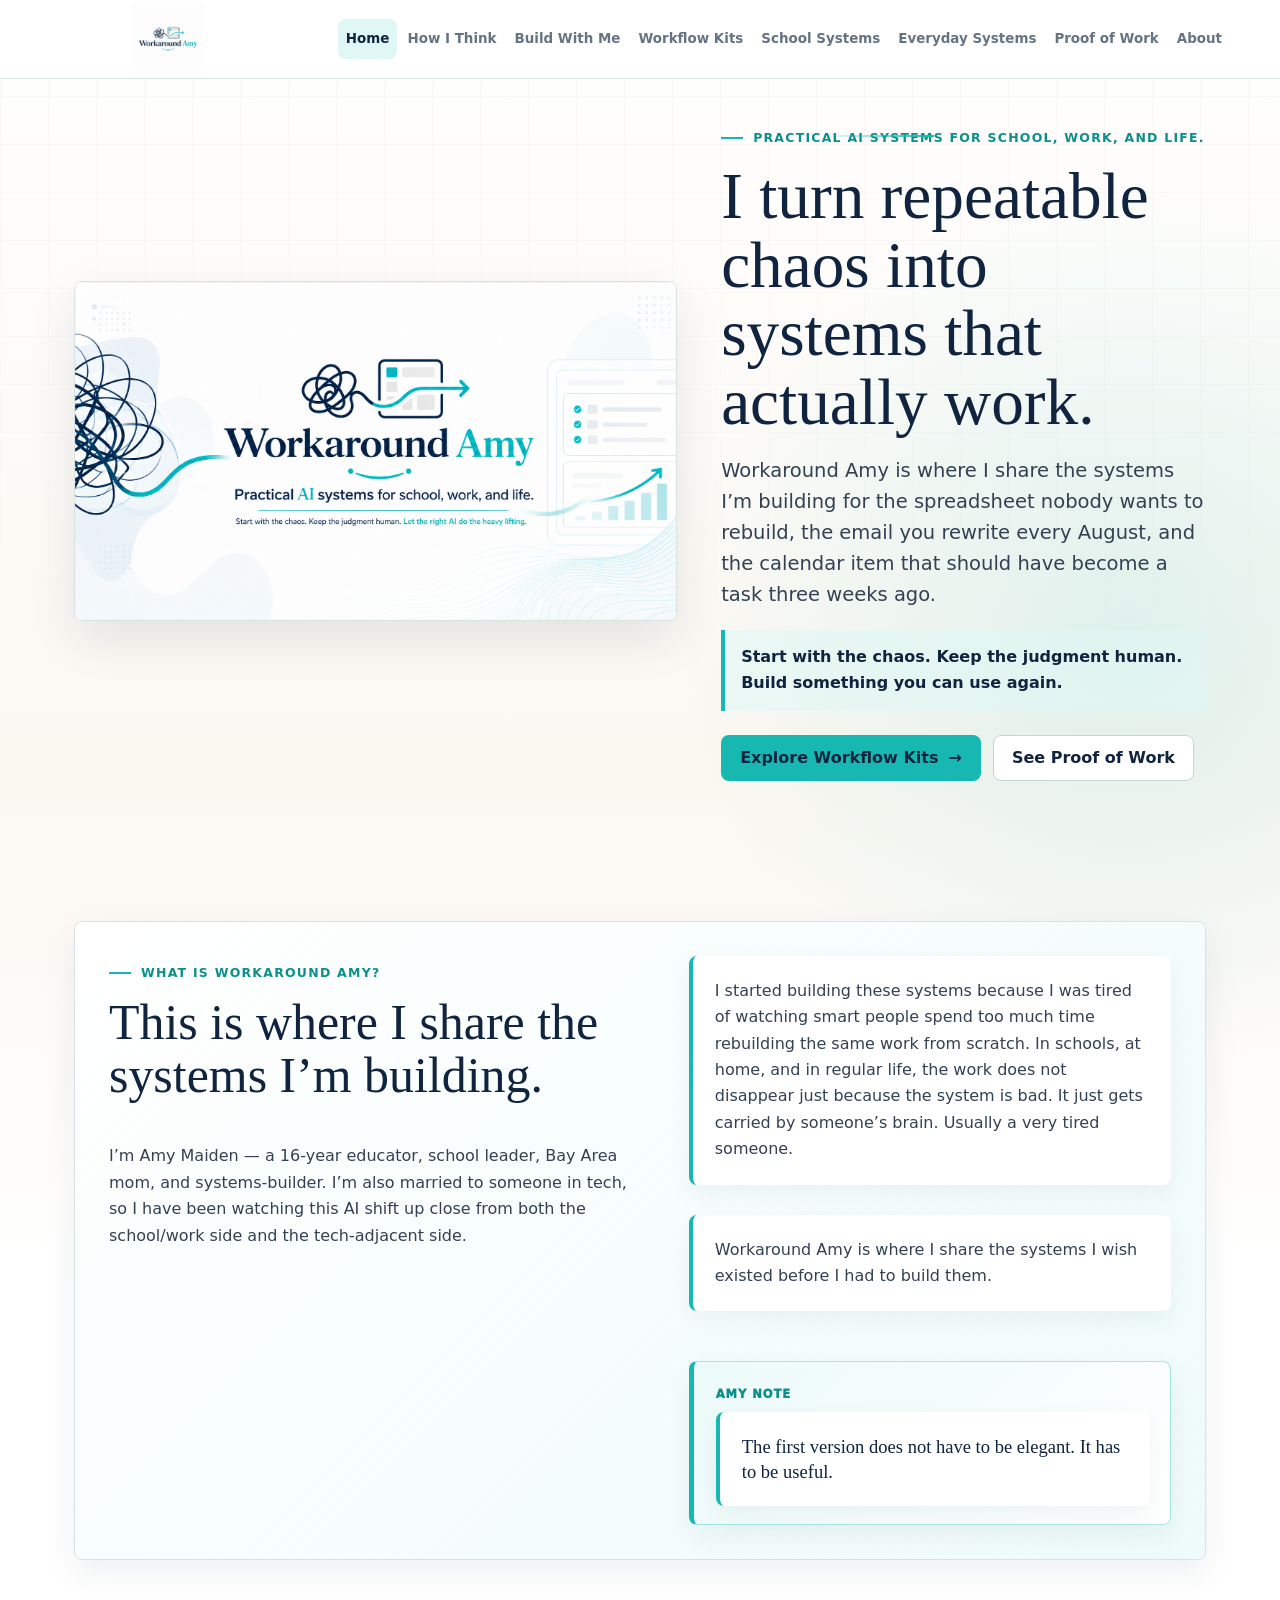
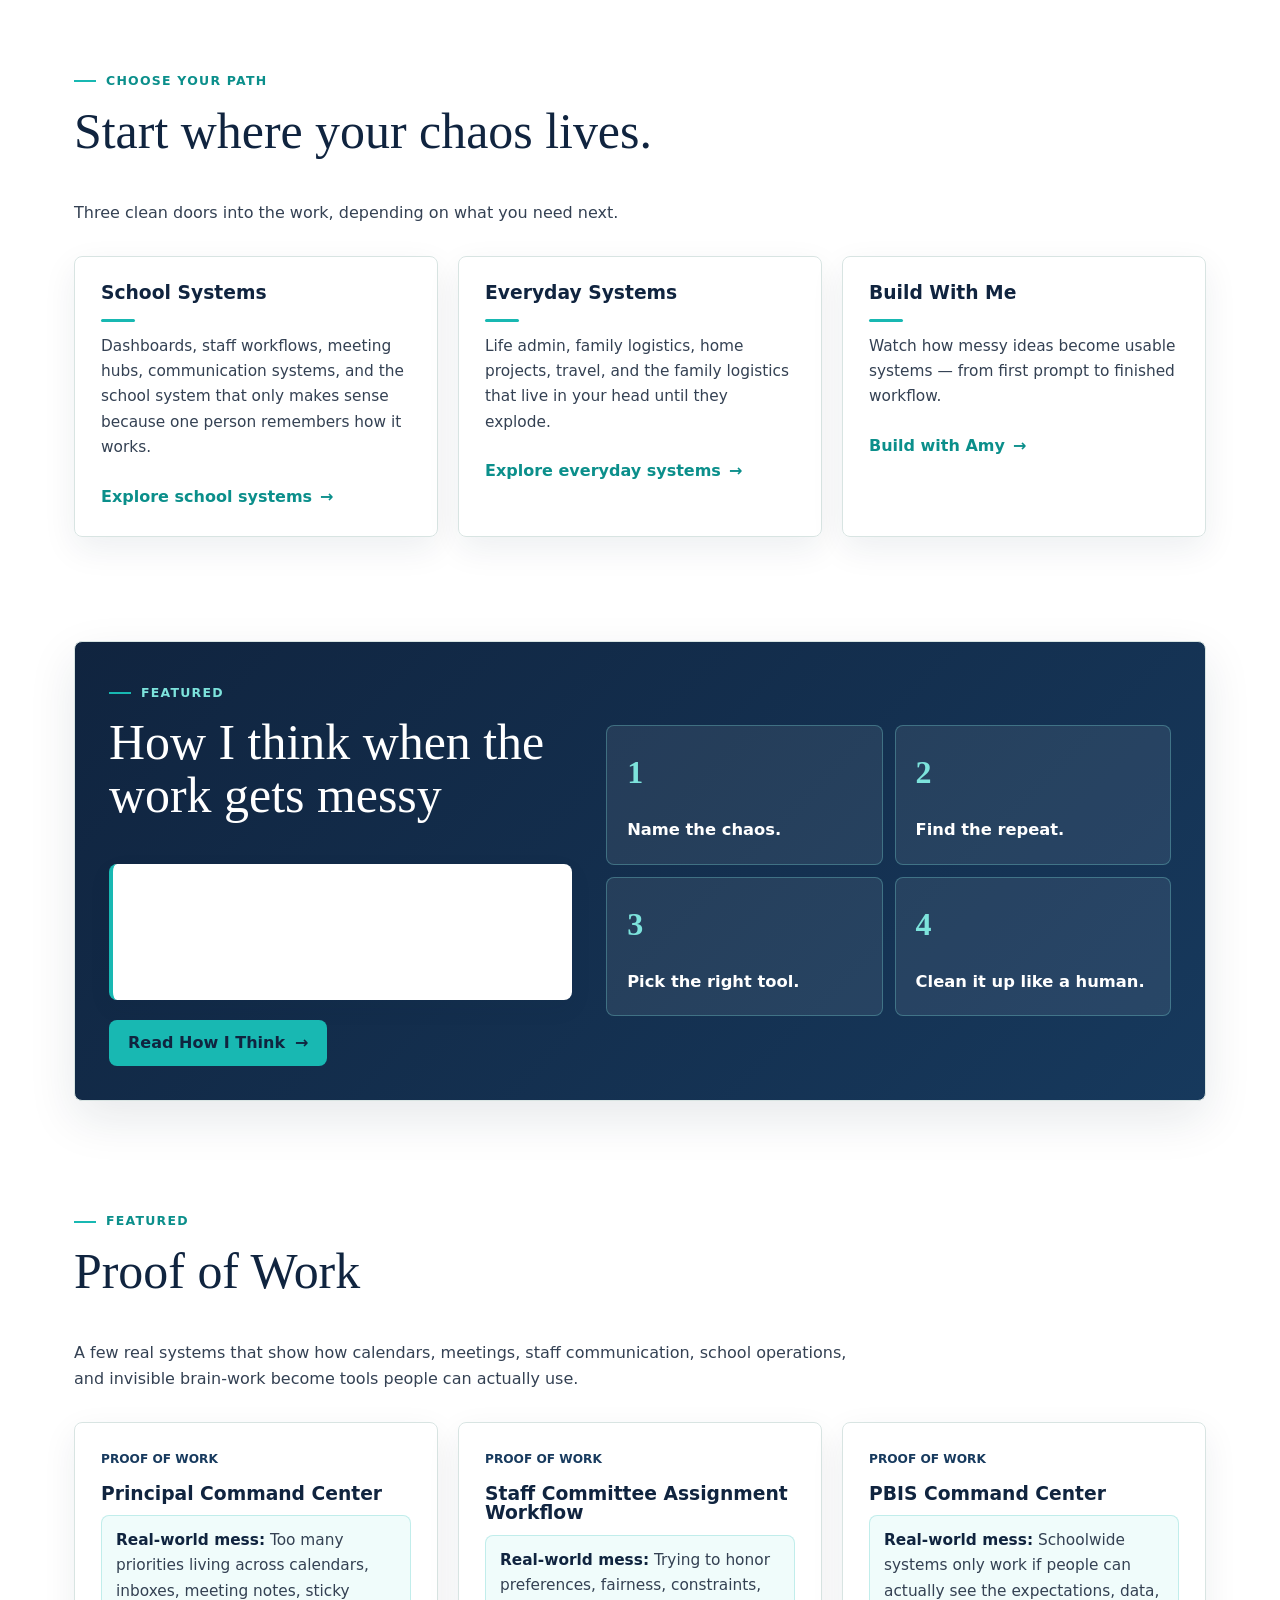
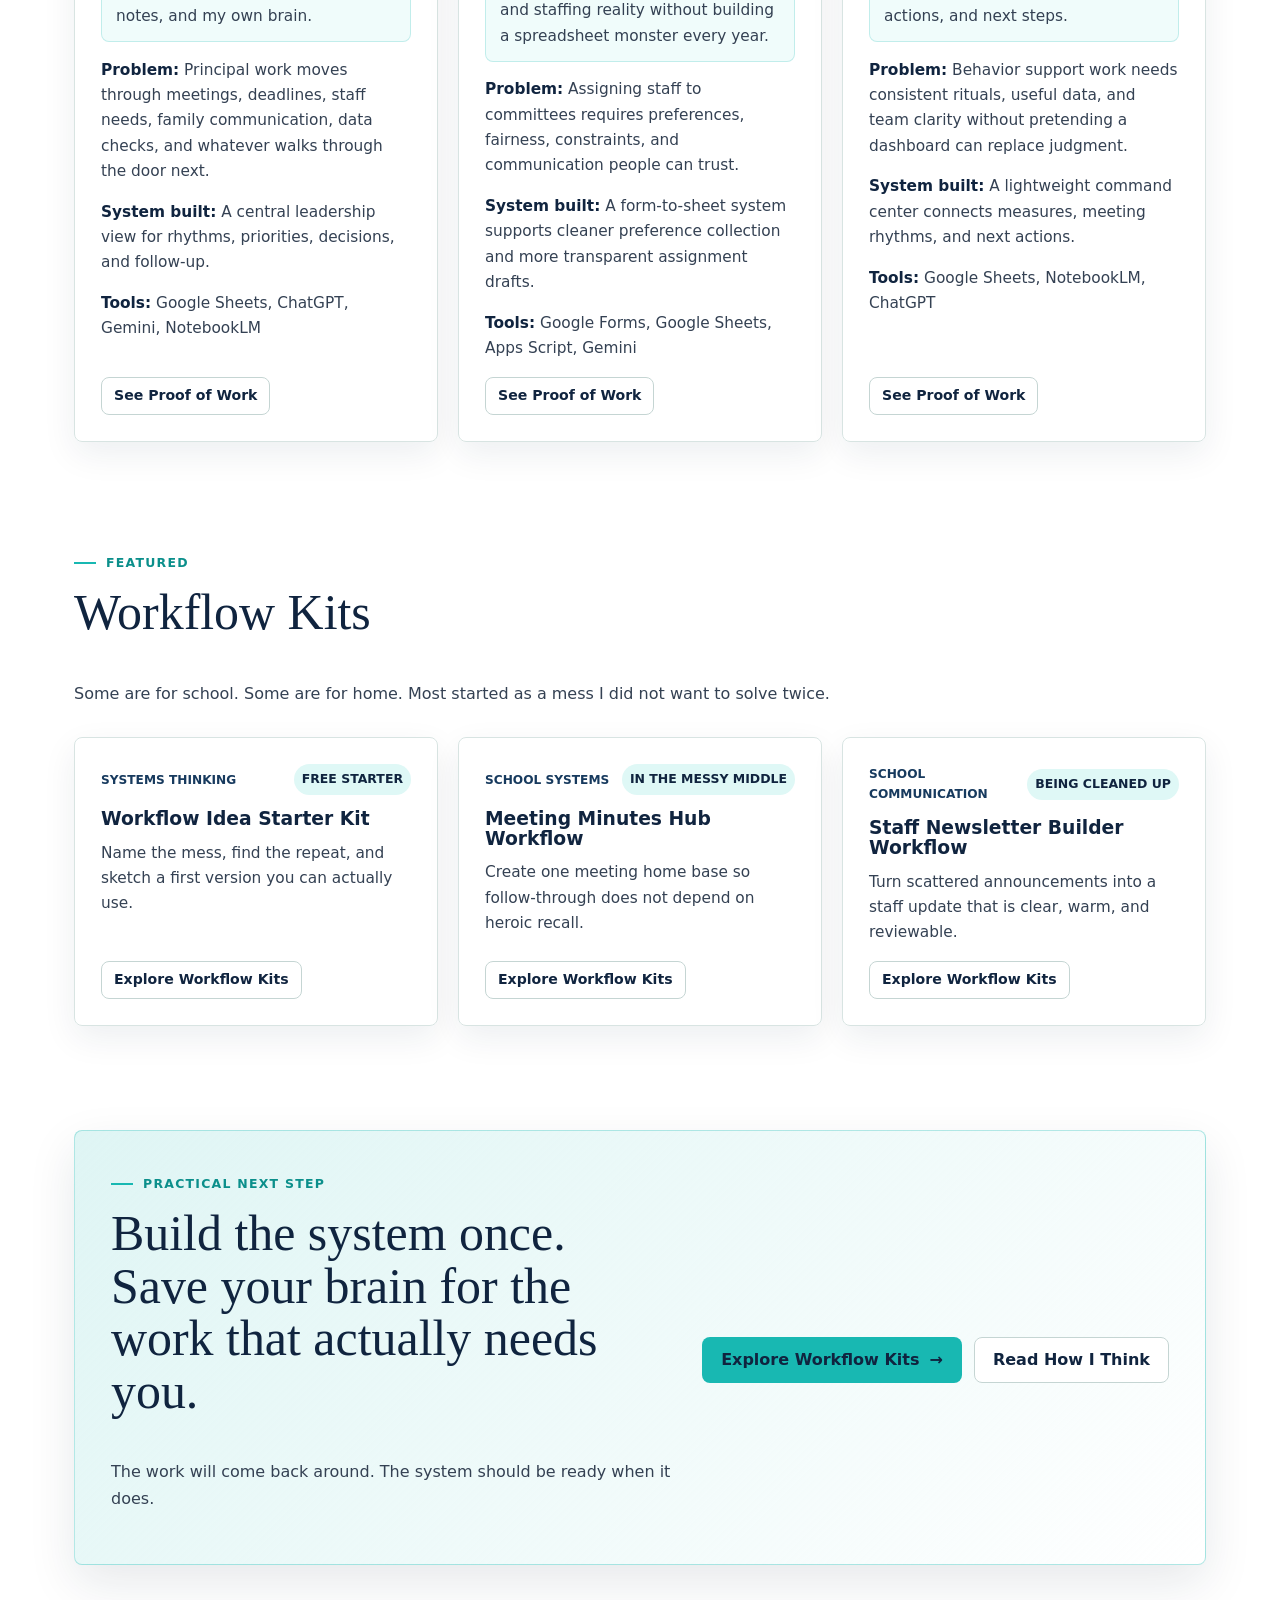
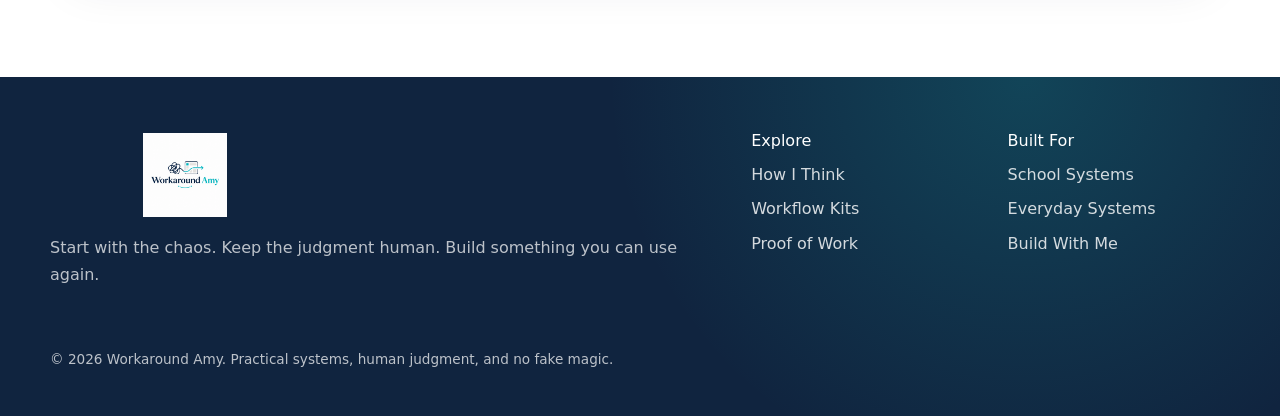
==== index.html @ 7e092997 "Add Workaround Amy website" ====
<!doctype html>
<html lang="en">
  <head>
    <meta charset="utf-8">
    <meta name="viewport" content="width=device-width, initial-scale=1">
    <title>Workaround Amy | Practical AI Systems for School, Work, and Life</title>
    <meta name="description" content="Workaround Amy turns repeatable chaos into practical AI-supported systems for school leaders, everyday life, and proof-of-work portfolios.">
    <meta property="og:title" content="Workaround Amy">
    <meta property="og:description" content="Practical AI systems for school, work, and life, with human judgment still in charge.">
    <meta property="og:type" content="website">
    <meta property="og:url" content="https://workaroundamy.com/">
    <meta property="og:image" content="https://workaroundamy.com/og-placeholder.jpg">
    <link rel="stylesheet" href="assets/css/styles.css">
  </head>
  <body data-page="home">
    <main id="main" data-page></main>
    <script type="module" src="assets/js/main.js"></script>
  </body>
</html>
---- assets/css/styles.css ----
:root {
  --navy: #10243f;
  --navy-2: #173a5e;
  --navy-soft: #e8eef4;
  --teal: #18b8b2;
  --teal-deep: #0b8f8b;
  --teal-soft: #dff8f6;
  --aqua: #7de3dc;
  --warm: #fbf7f1;
  --warm-2: #f4eee5;
  --paper: #fffefb;
  --white: #ffffff;
  --mist: #eef5f4;
  --line: #d8e4e2;
  --line-strong: #c5d5d3;
  --ink: var(--navy);
  --body: #344153;
  --muted: #667383;
  --shadow-soft: 0 18px 48px rgba(16, 36, 63, 0.1);
  --shadow-card: 0 12px 34px rgba(16, 36, 63, 0.075);
  --radius: 8px;
  --max: 1180px;
  color-scheme: light;
  font-family:
    Inter, ui-sans-serif, system-ui, -apple-system, BlinkMacSystemFont, "Segoe UI",
    sans-serif;
}

* {
  box-sizing: border-box;
}

html {
  scroll-behavior: smooth;
}

body {
  margin: 0;
  color: var(--ink);
  background:
    radial-gradient(circle at 88% 12%, rgba(24, 184, 178, 0.12), transparent 28rem),
    linear-gradient(180deg, #ffffff 0, var(--warm) 780px, #ffffff 1280px);
  font-size: 16px;
  line-height: 1.65;
}

body::before {
  position: fixed;
  inset: 0;
  z-index: -1;
  content: "";
  background-image:
    linear-gradient(rgba(16, 36, 63, 0.035) 1px, transparent 1px),
    linear-gradient(90deg, rgba(16, 36, 63, 0.035) 1px, transparent 1px);
  background-size: 48px 48px;
  mask-image: linear-gradient(180deg, #000, transparent 72%);
}

a {
  color: inherit;
  text-decoration: none;
}

a:focus-visible,
button:focus-visible,
input:focus-visible {
  outline: 3px solid rgba(24, 184, 178, 0.42);
  outline-offset: 4px;
}

img,
svg {
  max-width: 100%;
}

main {
  width: 100%;
  max-width: var(--max);
  margin: 0 auto;
  padding-right: 24px;
  padding-left: 24px;
}

section {
  margin: 104px 0;
}

h1,
h2,
h3,
p {
  margin-top: 0;
}

h1,
h2,
h3 {
  color: var(--navy);
  line-height: 1.05;
  letter-spacing: 0;
}

h1 {
  max-width: 890px;
  font-family: Georgia, "Times New Roman", serif;
  font-size: clamp(3rem, 5.1vw, 5rem);
  font-weight: 500;
}

h2 {
  font-family: Georgia, "Times New Roman", serif;
  font-size: clamp(2.15rem, 3.9vw, 4rem);
  font-weight: 500;
}

h3 {
  font-size: 1.17rem;
  font-weight: 850;
}

p {
  color: var(--body);
}

.skip-link {
  position: absolute;
  left: 16px;
  top: 12px;
  z-index: 100;
  padding: 10px 14px;
  color: var(--white);
  background: var(--navy);
  border-radius: var(--radius);
  transform: translateY(-160%);
}

.skip-link:focus {
  transform: translateY(0);
}

.site-header {
  position: sticky;
  top: 0;
  z-index: 20;
  border-bottom: 1px solid rgba(216, 228, 226, 0.9);
  background: rgba(255, 255, 255, 0.92);
  backdrop-filter: blur(18px);
}

.nav-shell {
  display: flex;
  align-items: center;
  justify-content: space-between;
  gap: 16px;
  width: min(var(--max), calc(100% - 32px));
  min-height: 78px;
  margin: 0 auto;
}

.brand-mark {
  display: inline-flex;
  align-items: center;
  flex: 0 0 auto;
  min-width: 0;
}

.brand-logo {
  display: block;
  width: clamp(170px, 20vw, 236px);
  height: 72px;
  object-fit: contain;
  object-position: center;
}

.nav-links {
  display: flex;
  align-items: center;
  justify-content: flex-end;
  gap: 2px;
  flex-wrap: nowrap;
}

.nav-links a {
  padding: 9px 8px;
  border-radius: var(--radius);
  color: var(--muted);
  font-size: 0.84rem;
  font-weight: 760;
}

.nav-links a:hover,
.nav-links a[aria-current="page"] {
  color: var(--navy);
  background: var(--teal-soft);
}

.nav-toggle {
  display: none;
  width: 44px;
  height: 44px;
  border: 1px solid var(--line);
  background: var(--white);
  border-radius: var(--radius);
}

.nav-toggle span:not(.sr-only) {
  display: block;
  width: 20px;
  height: 2px;
  margin: 4px auto;
  background: var(--navy);
}

.sr-only {
  position: absolute;
  width: 1px;
  height: 1px;
  overflow: hidden;
  clip: rect(0, 0, 0, 0);
}

.hero,
.brand-hero {
  position: relative;
  display: grid;
  grid-template-columns: minmax(0, 0.95fr) minmax(360px, 0.8fr);
  gap: 50px;
  align-items: center;
  min-height: calc(100vh - 112px);
  margin-top: 0;
  padding: 52px 0 36px;
}

.hero::before,
.brand-hero::before {
  position: absolute;
  top: 56px;
  right: 38%;
  width: 110px;
  height: 2px;
  content: "";
  background: linear-gradient(90deg, transparent, var(--teal));
}

.hero h1 {
  margin-bottom: 24px;
}

.brand-hero {
  grid-template-columns: minmax(0, 1.02fr) minmax(360px, 0.82fr);
  gap: 44px;
  align-items: center;
  min-height: auto;
  padding-top: 42px;
}

.brand-hero::before {
  right: 24%;
}

.brand-hero h1 {
  margin-bottom: 20px;
}

.hero-banner {
  position: relative;
  margin: 0;
  overflow: hidden;
  border: 1px solid var(--line);
  border-radius: var(--radius);
  background: var(--white);
  box-shadow: var(--shadow-soft);
}

.hero-banner img {
  display: block;
  width: 100%;
  aspect-ratio: 1672 / 941;
  object-fit: cover;
}

.lede,
.large-copy {
  max-width: 750px;
  color: var(--body);
  font-size: clamp(1.08rem, 1.55vw, 1.22rem);
  line-height: 1.58;
}

.hero-for {
  max-width: 660px;
  margin-top: -6px;
  color: var(--navy);
  font-weight: 850;
}

.philosophy-line {
  max-width: 720px;
  margin-top: 18px;
  padding: 14px 16px;
  border-left: 4px solid var(--teal);
  color: var(--navy);
  background: rgba(223, 248, 246, 0.52);
  font-weight: 850;
}

.eyebrow {
  display: inline-flex;
  align-items: center;
  gap: 10px;
  margin-bottom: 14px;
  color: var(--teal-deep);
  font-size: 0.78rem;
  font-weight: 900;
  letter-spacing: 0.1em;
  text-transform: uppercase;
}

.eyebrow::before {
  display: inline-block;
  width: 22px;
  height: 2px;
  content: "";
  background: var(--teal);
}

.button-row {
  display: flex;
  gap: 12px;
  flex-wrap: wrap;
  align-items: center;
  margin-top: 24px;
}

.button {
  position: relative;
  display: inline-flex;
  align-items: center;
  justify-content: center;
  min-height: 46px;
  padding: 12px 18px;
  border: 1px solid transparent;
  border-radius: var(--radius);
  font-weight: 900;
  line-height: 1.1;
  transition:
    transform 180ms ease,
    box-shadow 180ms ease,
    background 180ms ease,
    border-color 180ms ease;
}

.button:hover {
  transform: translateY(-2px);
  box-shadow: 0 12px 30px rgba(16, 36, 63, 0.16);
}

.button.primary {
  color: var(--navy);
  background: var(--teal);
}

.button.primary::after {
  margin-left: 10px;
  content: "→";
}

.button.secondary {
  color: var(--navy);
  background: var(--white);
  border-color: var(--line-strong);
}

.button.secondary:hover {
  border-color: var(--teal);
}

.button.small {
  min-height: 38px;
  padding: 9px 12px;
  font-size: 0.88rem;
}

.hero-system {
  position: relative;
  display: grid;
  gap: 16px;
  min-width: 0;
  padding: 22px;
  overflow: hidden;
  border: 1px solid var(--line);
  border-radius: var(--radius);
  background:
    linear-gradient(180deg, rgba(255, 255, 255, 0.94), rgba(251, 247, 241, 0.88)),
    var(--white);
  box-shadow: var(--shadow-soft);
}

.hero-system::after,
.shop-shelf::after,
.proof-signal::after {
  position: absolute;
  right: -48px;
  bottom: -48px;
  width: 160px;
  height: 160px;
  content: "";
  border: 1px solid rgba(24, 184, 178, 0.26);
  border-radius: 40px;
  transform: rotate(18deg);
}

.system-window-top {
  display: flex;
  gap: 7px;
  align-items: center;
  min-height: 26px;
  padding-bottom: 10px;
  border-bottom: 1px solid var(--line);
}

.system-window-top span {
  width: 8px;
  height: 8px;
  border-radius: 999px;
  background: var(--line-strong);
}

.system-window-top span:nth-child(3) {
  background: var(--teal);
}

.flow-diagram {
  position: relative;
  overflow: hidden;
  padding: 18px;
  border: 1px solid var(--line);
  border-radius: var(--radius);
  background:
    linear-gradient(135deg, rgba(223, 248, 246, 0.72), rgba(255, 255, 255, 0.9)),
    var(--white);
}

.flow-diagram svg {
  display: block;
  width: 100%;
}

.flow-scribble {
  stroke: var(--navy);
  stroke-width: 10;
  stroke-linecap: round;
  stroke-linejoin: round;
  opacity: 0.94;
}

.flow-window {
  fill: rgba(255, 255, 255, 0.92);
  stroke: var(--line-strong);
  stroke-width: 4;
}

.flow-window-line {
  fill: none;
  stroke: var(--navy-2);
  stroke-width: 6;
  stroke-linecap: round;
  opacity: 0.72;
}

.flow-path,
.flow-arrow {
  fill: none;
  stroke: var(--teal);
  stroke-width: 11;
  stroke-linecap: round;
  stroke-linejoin: round;
}

.flow-labels {
  display: grid;
  grid-template-columns: repeat(3, minmax(0, 1fr));
  gap: 10px;
  margin-top: 10px;
}

.flow-labels span {
  min-height: 36px;
  padding: 8px 10px;
  border: 1px solid var(--line);
  border-radius: var(--radius);
  color: var(--navy);
  background: rgba(255, 255, 255, 0.84);
  font-size: 0.78rem;
  font-weight: 900;
}

.system-node,
.system-grid span {
  position: relative;
  z-index: 1;
  padding: 16px;
  border: 1px solid var(--line);
  border-radius: var(--radius);
  background: var(--white);
  color: var(--navy);
  font-weight: 900;
}

.system-node.wide {
  background: var(--navy);
  color: var(--white);
}

.system-node.accent {
  background: var(--teal);
  color: var(--navy);
}

.system-node.accent::after {
  float: right;
  content: "→";
}

.system-grid {
  display: grid;
  grid-template-columns: repeat(2, 1fr);
  gap: 12px;
}

.system-grid span {
  min-height: 88px;
  color: var(--body);
}

.pull-quote {
  position: relative;
  max-width: 980px;
  margin: 0 auto 104px;
  padding: 40px 42px;
  overflow: hidden;
  border: 1px solid var(--line);
  border-left: 7px solid var(--teal);
  border-radius: var(--radius);
  background: var(--navy);
  box-shadow: var(--shadow-soft);
}

.pull-quote::after {
  position: absolute;
  right: 30px;
  bottom: 24px;
  color: rgba(125, 227, 220, 0.3);
  content: "->";
  font-size: 3rem;
  font-weight: 900;
}

.pull-quote blockquote {
  position: relative;
  z-index: 1;
  max-width: 820px;
  margin: 0;
  color: var(--white);
  font-family: Georgia, "Times New Roman", serif;
  font-size: clamp(1.7rem, 3vw, 3rem);
  line-height: 1.16;
}

.amy-note {
  position: relative;
  margin-top: 20px;
  padding: 18px 20px 18px 22px;
  border: 1px solid rgba(24, 184, 178, 0.34);
  border-left: 5px solid var(--teal);
  border-radius: var(--radius);
  background:
    linear-gradient(135deg, rgba(223, 248, 246, 0.62), rgba(255, 255, 255, 0.92)),
    var(--white);
  box-shadow: 0 10px 28px rgba(16, 36, 63, 0.06);
}

.amy-note::after {
  position: absolute;
  right: 18px;
  bottom: 12px;
  color: rgba(24, 184, 178, 0.42);
  content: "~>";
  font-size: 1.5rem;
  font-weight: 900;
}

.amy-note span {
  display: inline-flex;
  margin-bottom: 8px;
  color: var(--teal-deep);
  font-size: 0.72rem;
  font-weight: 950;
  letter-spacing: 0.08em;
  text-transform: uppercase;
}

.amy-note p {
  position: relative;
  z-index: 1;
  max-width: 720px;
  margin-bottom: 0;
  color: var(--navy);
  font-family: Georgia, "Times New Roman", serif;
  font-size: 1.16rem;
  line-height: 1.35;
}

.section-heading {
  max-width: 790px;
  margin-bottom: 30px;
}

.section-heading.center {
  margin-right: auto;
  margin-left: auto;
  text-align: center;
}

.page-intro {
  position: relative;
  max-width: 990px;
  margin-top: 74px;
  margin-bottom: 76px;
  padding-top: 8px;
}

.page-intro::after {
  display: block;
  width: min(420px, 72vw);
  height: 4px;
  margin-top: 28px;
  content: "";
  border-radius: 999px;
  background: linear-gradient(90deg, var(--navy) 0 32%, var(--teal) 32% 100%);
}

.page-intro h1 {
  font-size: clamp(3rem, 5.1vw, 5.35rem);
}

.card-grid {
  display: grid;
  grid-template-columns: repeat(3, minmax(0, 1fr));
  gap: 20px;
}

.card-grid.three {
  grid-template-columns: repeat(3, minmax(0, 1fr));
}

.content-card,
.pathway-card,
.feature-card,
.story-card,
.values-panel,
.responsible-use,
.shop-shelf,
.proof-signal {
  position: relative;
  padding: 26px;
  overflow: hidden;
  border: 1px solid var(--line);
  border-radius: var(--radius);
  background: rgba(255, 255, 255, 0.94);
  box-shadow: var(--shadow-card);
}

.content-card::before,
.pathway-card::before,
.feature-card::before {
  position: absolute;
  top: 0;
  left: 0;
  width: 100%;
  height: 4px;
  content: "";
  background: linear-gradient(90deg, var(--navy), var(--teal));
  opacity: 0;
  transition: opacity 180ms ease;
}

.content-card:hover::before,
.pathway-card:hover::before,
.feature-card:hover::before {
  opacity: 1;
}

.content-card h3,
.pathway-card h3,
.feature-card h3 {
  margin-bottom: 12px;
}

.content-card p,
.pathway-card p,
.feature-card p {
  font-size: 0.96rem;
}

.mess-line {
  padding: 12px 14px;
  border: 1px solid rgba(24, 184, 178, 0.22);
  border-radius: var(--radius);
  background: rgba(223, 248, 246, 0.48);
}

.content-card strong {
  color: var(--navy);
}

.pathway-card,
.feature-card {
  min-height: 224px;
}

.pathway-card {
  display: grid;
  align-content: start;
}

.pathway-card h3::after {
  display: block;
  width: 34px;
  height: 3px;
  margin-top: 16px;
  content: "";
  border-radius: 999px;
  background: var(--teal);
}

.text-link {
  display: inline-flex;
  align-items: center;
  width: fit-content;
  margin-top: 8px;
  color: var(--teal-deep);
  font-weight: 900;
}

.text-link::after {
  margin-left: 8px;
  content: "→";
}

.split-section {
  display: grid;
  grid-template-columns: 1fr 0.9fr;
  gap: 44px;
  align-items: start;
}

.system-studio {
  padding: 34px;
  border: 1px solid var(--line);
  border-radius: var(--radius);
  background:
    linear-gradient(135deg, rgba(255, 255, 255, 0.9), rgba(223, 248, 246, 0.52)),
    var(--white);
  box-shadow: var(--shadow-card);
}

.stacked-points {
  display: grid;
  gap: 14px;
}

.stacked-points p,
.large-copy {
  padding: 22px;
  border-left: 4px solid var(--teal);
  background: var(--white);
  border-radius: var(--radius);
  box-shadow: 0 8px 24px rgba(16, 36, 63, 0.055);
}

.feature-row {
  display: grid;
  grid-template-columns: repeat(3, minmax(0, 1fr));
  gap: 20px;
}

.feature-card {
  background:
    linear-gradient(180deg, #ffffff, rgba(238, 245, 244, 0.48)),
    var(--white);
}

.amy-way-preview {
  display: grid;
  grid-template-columns: minmax(0, 0.82fr) minmax(360px, 1fr);
  gap: 34px;
  align-items: center;
  padding: 34px;
  border: 1px solid var(--line);
  border-radius: var(--radius);
  background:
    linear-gradient(135deg, rgba(16, 36, 63, 0.96), rgba(23, 58, 94, 0.96)),
    var(--navy);
  box-shadow: var(--shadow-soft);
}

.amy-way-preview h2,
.amy-way-preview p {
  color: var(--white);
}

.amy-way-preview .eyebrow {
  color: var(--aqua);
}

.home-step-list {
  display: grid;
  grid-template-columns: repeat(2, minmax(0, 1fr));
  gap: 12px;
  margin: 0;
  padding: 0;
  list-style: none;
}

.home-step-list li {
  min-height: 132px;
  padding: 20px;
  border: 1px solid rgba(125, 227, 220, 0.3);
  border-radius: var(--radius);
  color: var(--white);
  background: rgba(255, 255, 255, 0.08);
  font-size: 1.02rem;
  font-weight: 900;
}

.home-step-list span {
  display: block;
  margin-bottom: 18px;
  color: var(--aqua);
  font-family: Georgia, "Times New Roman", serif;
  font-size: 2rem;
}

.compact-card {
  display: flex;
  flex-direction: column;
  min-height: 0;
}

.compact-card .button {
  width: fit-content;
  margin-top: auto;
}

.card-topline {
  display: flex;
  align-items: center;
  justify-content: space-between;
  gap: 12px;
  margin-bottom: 14px;
  color: var(--muted);
  font-size: 0.76rem;
  font-weight: 900;
  text-transform: uppercase;
}

.card-topline span:first-child {
  color: var(--navy-2);
}

.status {
  display: inline-flex;
  flex: 0 0 auto;
  padding: 5px 8px;
  border-radius: 999px;
  color: var(--navy);
  background: var(--teal-soft);
  font-size: 0.78rem;
  font-weight: 900;
}

.status.coming-soon,
.status.planned,
.status.drafting,
.status.in-development,
.status.future-kit {
  color: var(--navy);
  background: var(--navy-soft);
}

.status.published,
.status.free,
.status.free-starter,
.status.watch {
  color: var(--navy);
  background: var(--teal-soft);
}

.meta-line,
.price {
  color: var(--muted);
  font-size: 0.88rem;
  font-weight: 760;
}

.price {
  color: var(--navy);
  font-size: 1rem;
  font-weight: 950;
}

.muted-price {
  color: var(--muted);
  font-size: 0.88rem;
  font-weight: 760;
}

.youtube-placeholder {
  display: grid;
  place-items: center;
  min-height: 150px;
  margin-top: 18px;
  border: 1px dashed rgba(24, 184, 178, 0.6);
  border-radius: var(--radius);
  color: var(--navy);
  background:
    linear-gradient(135deg, rgba(24, 184, 178, 0.12), rgba(255, 255, 255, 0.7)),
    var(--mist);
  font-weight: 900;
}

.youtube-placeholder span::before {
  margin-right: 8px;
  color: var(--teal-deep);
  content: "play";
  font-size: 0.74rem;
  text-transform: uppercase;
}

.check-list,
.category-card ul {
  margin: 16px 0 0;
  padding: 0;
  list-style: none;
}

.check-list li,
.category-card li {
  position: relative;
  padding-left: 22px;
  color: var(--body);
}

.check-list li::before,
.category-card li::before {
  position: absolute;
  left: 0;
  color: var(--teal-deep);
  content: "✓";
  font-weight: 900;
}

.card-actions {
  display: flex;
  align-items: center;
  justify-content: space-between;
  gap: 14px;
  margin-top: 20px;
  padding-top: 16px;
  border-top: 1px solid var(--line);
}

.kit-card {
  display: flex;
  flex-direction: column;
}

.kit-card .card-actions {
  margin-top: auto;
}

.kit-card .button.secondary {
  color: var(--navy);
  background: var(--teal-soft);
  border-color: rgba(24, 184, 178, 0.34);
}

.case-card {
  background:
    linear-gradient(180deg, #ffffff, rgba(232, 238, 244, 0.42)),
    var(--white);
}

.case-card:nth-child(2n) {
  background:
    linear-gradient(180deg, #ffffff, rgba(244, 238, 229, 0.58)),
    var(--white);
}

.kit-card:nth-child(3n + 2) {
  transform: translateY(10px);
}

.case-card::before {
  opacity: 1;
}

.recruiter-summary,
.judgment-note,
.responsible-note {
  padding: 14px;
  border-radius: var(--radius);
  background: var(--teal-soft);
  color: var(--navy);
  font-weight: 760;
}

.step-list {
  display: grid;
  grid-template-columns: repeat(5, minmax(0, 1fr));
  gap: 12px;
  margin: 18px 0 0;
  padding: 0;
  list-style: none;
}

.step-list li {
  min-height: 168px;
  padding: 20px;
  border: 1px solid var(--line);
  border-radius: var(--radius);
  background: var(--white);
  color: var(--navy);
  font-size: 1.02rem;
  font-weight: 900;
  box-shadow: var(--shadow-card);
}

.step-list strong {
  display: block;
}

.step-list small {
  display: block;
  margin-top: 12px;
  color: var(--body);
  font-size: 0.88rem;
  font-weight: 650;
  line-height: 1.42;
}

.step-list span {
  display: block;
  margin-bottom: 24px;
  color: var(--teal-deep);
  font-family: Georgia, "Times New Roman", serif;
  font-size: 2.25rem;
}

.handoff-section {
  padding: 32px;
  border: 1px solid var(--line);
  border-radius: var(--radius);
  background: var(--navy);
  box-shadow: var(--shadow-soft);
}

.handoff-section h2,
.handoff-section p {
  color: var(--white);
}

.handoff-section .eyebrow {
  color: var(--aqua);
}

.handoff-flow {
  display: grid;
  grid-template-columns: repeat(6, minmax(0, 1fr));
  gap: 10px;
}

.handoff-flow span,
.category-strip span,
.pill-list li {
  display: inline-flex;
  align-items: center;
  min-height: 48px;
  padding: 10px 14px;
  border: 1px solid var(--line);
  border-radius: var(--radius);
  background: var(--white);
  color: var(--navy);
  font-weight: 900;
}

.handoff-flow span {
  border-color: rgba(125, 227, 220, 0.28);
  background: rgba(255, 255, 255, 0.08);
  color: var(--white);
}

.handoff-flow span:not(:last-child)::after {
  margin-left: auto;
  color: var(--aqua);
  content: "→";
}

.pill-list,
.category-strip {
  display: flex;
  gap: 10px;
  flex-wrap: wrap;
  margin: 0;
  padding: 0;
  list-style: none;
}

.category-strip span {
  background: var(--teal-soft);
}

.responsible-use {
  border-left: 7px solid var(--teal);
  background: #ffffff;
}

.responsible-use h2 {
  font-family: inherit;
  font-size: 1.25rem;
}

.shop-shelf {
  position: relative;
  background:
    linear-gradient(135deg, rgba(232, 238, 244, 0.6), rgba(223, 248, 246, 0.74)),
    var(--white);
}

.shop-shelf .section-heading {
  margin-bottom: 0;
}

.proof-signal {
  display: grid;
  grid-template-columns: 0.8fr 1.2fr;
  gap: 28px;
  align-items: start;
  background: var(--navy);
}

.proof-signal h2,
.proof-signal p,
.proof-signal .eyebrow {
  color: var(--white);
}

.proof-signal .eyebrow {
  color: var(--aqua);
}

.signal-list {
  display: grid;
  gap: 12px;
  margin: 0;
  padding: 0;
  list-style: none;
}

.signal-list li {
  display: grid;
  grid-template-columns: 120px 1fr;
  gap: 14px;
  padding: 16px;
  border: 1px solid rgba(125, 227, 220, 0.26);
  border-radius: var(--radius);
  background: rgba(255, 255, 255, 0.08);
}

.signal-list strong {
  color: var(--aqua);
}

.signal-list span {
  color: rgba(255, 255, 255, 0.84);
}

.signup-panel,
.cta-band {
  display: grid;
  grid-template-columns: 1fr auto;
  gap: 28px;
  align-items: center;
  padding: 36px;
  overflow: hidden;
  border: 1px solid var(--line);
  border-radius: var(--radius);
  background:
    linear-gradient(135deg, rgba(24, 184, 178, 0.14), rgba(255, 255, 255, 0.92)),
    var(--white);
  box-shadow: var(--shadow-soft);
}

.cta-band {
  border-color: rgba(24, 184, 178, 0.32);
}

.signup-panel h2,
.cta-band h2 {
  max-width: 790px;
}

.signup-form {
  min-width: min(420px, 100%);
}

.signup-form label {
  display: block;
  margin-bottom: 8px;
  color: var(--navy);
  font-weight: 900;
}

.signup-form div {
  display: flex;
  gap: 10px;
}

.signup-form input {
  width: 100%;
  min-height: 46px;
  padding: 0 14px;
  border: 1px solid var(--line-strong);
  border-radius: var(--radius);
  background: rgba(255, 255, 255, 0.82);
  color: var(--muted);
  font: inherit;
}

.signup-form button:disabled,
.signup-form input:disabled {
  cursor: not-allowed;
  opacity: 0.78;
}

.story-section,
.about-intro,
.origin-section,
.belief-section,
.why-section {
  display: grid;
  grid-template-columns: minmax(0, 1fr) minmax(260px, 0.44fr);
  gap: 20px;
  align-items: start;
}

.about-intro {
  display: block;
  margin-top: 50px;
}

.origin-section {
  grid-template-columns: minmax(280px, 0.65fr) minmax(0, 1fr);
  gap: 44px;
}

.belief-section {
  padding: 34px;
  border: 1px solid var(--line);
  border-radius: var(--radius);
  background:
    linear-gradient(135deg, rgba(255, 255, 255, 0.94), rgba(223, 248, 246, 0.46)),
    var(--white);
  box-shadow: var(--shadow-card);
}

.why-section {
  grid-template-columns: minmax(0, 1fr) minmax(280px, 0.52fr);
  gap: 28px;
  align-items: stretch;
}

.about-copy {
  max-width: 790px;
}

.about-intro .about-copy {
  max-width: 920px;
}

.about-copy p:last-child,
.plain-list:last-child {
  margin-bottom: 0;
}

.about-copy.narrow {
  max-width: 860px;
  margin-top: 28px;
}

.profile-card {
  position: relative;
  float: left;
  width: min(188px, 38vw);
  margin: 4px 24px 14px 0;
  padding: 9px;
  overflow: hidden;
  border: 1px solid var(--line);
  border-radius: var(--radius);
  background:
    linear-gradient(145deg, rgba(255, 255, 255, 0.96), rgba(223, 248, 246, 0.4)),
    var(--paper);
  box-shadow: var(--shadow-card);
}

.profile-card::before {
  position: absolute;
  top: 10px;
  right: 10px;
  z-index: 1;
  color: var(--teal-deep);
  content: "~>";
  font-size: 1rem;
  font-weight: 950;
}

.profile-image-wrap {
  position: relative;
  overflow: hidden;
  border: 5px solid var(--white);
  border-radius: var(--radius);
  background: var(--navy);
  box-shadow: 0 10px 24px rgba(16, 36, 63, 0.12);
}

.profile-image-wrap::after {
  position: absolute;
  inset: auto 0 0;
  height: 4px;
  content: "";
  background: linear-gradient(90deg, var(--navy), var(--teal));
}

.profile-card img {
  display: block;
  width: 100%;
  aspect-ratio: 4 / 4.7;
  object-fit: cover;
  object-position: center top;
}

.profile-card figcaption {
  margin-top: 9px;
  color: var(--navy);
  font-size: 0.76rem;
  font-weight: 800;
  line-height: 1.32;
}

.origin-section .pull-quote {
  margin: 0;
  padding: 30px;
}

.origin-section .pull-quote blockquote {
  font-size: clamp(1.5rem, 2.4vw, 2.25rem);
}

.plain-list {
  display: grid;
  gap: 9px;
  margin: 20px 0;
  padding: 0;
  list-style: none;
}

.plain-list li {
  position: relative;
  padding-left: 24px;
  color: var(--body);
}

.plain-list li::before {
  position: absolute;
  left: 0;
  color: var(--teal-deep);
  content: "->";
  font-weight: 900;
}

.human-lines,
.mess-list {
  display: grid;
  gap: 10px;
  margin: 22px 0;
}

.human-lines {
  grid-template-columns: repeat(2, minmax(0, 1fr));
}

.human-lines span,
.mess-list span {
  padding: 13px 15px;
  border: 1px solid var(--line);
  border-radius: var(--radius);
  background: rgba(255, 255, 255, 0.78);
  color: var(--navy);
  font-weight: 850;
}

.mess-list {
  grid-template-columns: repeat(3, minmax(0, 1fr));
}

.mess-list span {
  min-height: 98px;
  background:
    linear-gradient(180deg, #ffffff, rgba(244, 238, 229, 0.52)),
    var(--white);
  box-shadow: 0 8px 24px rgba(16, 36, 63, 0.055);
}

.values-panel {
  background:
    linear-gradient(180deg, var(--navy), #183b60),
    var(--navy);
}

.values-panel h2,
.values-panel li {
  color: var(--white);
}

.values-panel .check-list li::before {
  color: var(--aqua);
}

.site-footer {
  margin-top: 112px;
  padding: 56px max(20px, calc((100vw - var(--max)) / 2)) 32px;
  color: var(--white);
  background:
    radial-gradient(circle at 80% 0, rgba(24, 184, 178, 0.22), transparent 26rem),
    var(--navy);
}

.site-footer p,
.site-footer small {
  color: rgba(255, 255, 255, 0.72);
}

.site-footer h2 {
  color: var(--white);
}

.site-footer .brand-logo {
  width: clamp(190px, 26vw, 270px);
  height: 84px;
  margin-bottom: 18px;
  border-radius: var(--radius);
}

.footer-grid {
  display: grid;
  grid-template-columns: 1.5fr 0.5fr 0.5fr;
  gap: 34px;
}

.site-footer h2 {
  margin-bottom: 12px;
  font-family: inherit;
  font-size: 1rem;
}

.site-footer a:not(.brand-mark) {
  display: block;
  margin: 8px 0;
  color: rgba(255, 255, 255, 0.82);
}

.site-footer a:hover {
  color: var(--aqua);
}

.fine-print {
  margin-top: 44px;
  font-size: 0.85rem;
}

@media (max-width: 1120px) {
  .brand-logo {
    width: 172px;
    height: 64px;
  }

  .nav-links a {
    font-size: 0.78rem;
    padding-inline: 7px;
  }
}

@media (max-width: 1040px) {
  .hero,
  .brand-hero,
  .split-section,
  .amy-way-preview,
  .signup-panel,
  .cta-band,
  .story-section,
  .about-intro,
  .origin-section,
  .belief-section,
  .why-section,
  .proof-signal {
    grid-template-columns: 1fr;
  }

  .profile-card {
    max-width: 520px;
  }

  .human-lines,
  .mess-list {
    grid-template-columns: repeat(2, minmax(0, 1fr));
  }

  .hero,
  .brand-hero {
    min-height: auto;
  }

  .card-grid,
  .card-grid.three,
  .feature-row {
    grid-template-columns: repeat(2, minmax(0, 1fr));
  }

  .step-list,
  .home-step-list,
  .handoff-flow {
    grid-template-columns: repeat(2, minmax(0, 1fr));
  }
}

@media (max-width: 820px) {
  main {
    padding-right: 18px;
    padding-left: 18px;
  }

  section {
    margin: 72px 0;
  }

  .nav-shell {
    flex-wrap: wrap;
    min-height: 68px;
  }

  .brand-mark {
    min-width: 0;
  }

  .nav-toggle {
    display: block;
  }

  .nav-links {
    display: none;
    width: 100%;
    padding: 10px 0 18px;
  }

  .nav-links.is-open {
    display: grid;
    grid-template-columns: repeat(2, minmax(0, 1fr));
  }

  .nav-links a {
    padding: 12px;
    background: rgba(255, 255, 255, 0.78);
  }

  .hero,
  .brand-hero {
    gap: 34px;
    padding-top: 50px;
  }

  .hero::before,
  .brand-hero::before {
    display: none;
  }

  .hero-system::after,
  .shop-shelf::after,
  .proof-signal::after {
    display: none;
  }

  .card-grid,
  .card-grid.three,
  .feature-row,
  .footer-grid {
    grid-template-columns: 1fr;
  }

  .pathway-card,
  .feature-card {
    min-height: auto;
  }

  .kit-card:nth-child(3n + 2) {
    transform: none;
  }

  .flow-labels {
    grid-template-columns: 1fr;
  }

  .footer-grid {
    gap: 22px;
  }

  .signup-form div,
  .card-actions {
    align-items: stretch;
    flex-direction: column;
  }
}

@media (max-width: 540px) {
  h1,
  .page-intro h1 {
    font-size: 2.72rem;
  }

  h2 {
    font-size: 2.08rem;
  }

  .brand-logo {
    width: 150px;
    height: 58px;
  }

  .hero-system,
  .amy-way-preview,
  .content-card,
  .pathway-card,
  .feature-card,
  .story-card,
  .values-panel,
  .responsible-use,
  .signup-panel,
  .cta-band,
  .pull-quote,
  .system-studio,
  .shop-shelf,
  .proof-signal,
  .handoff-section {
    padding: 20px;
  }

  .flow-diagram {
    padding: 12px;
  }

  .system-grid,
  .step-list,
  .home-step-list,
  .handoff-flow,
  .nav-links.is-open,
  .signal-list li,
  .human-lines,
  .mess-list {
    grid-template-columns: 1fr;
  }

  .handoff-flow span:not(:last-child)::after {
    content: "↓";
  }
}
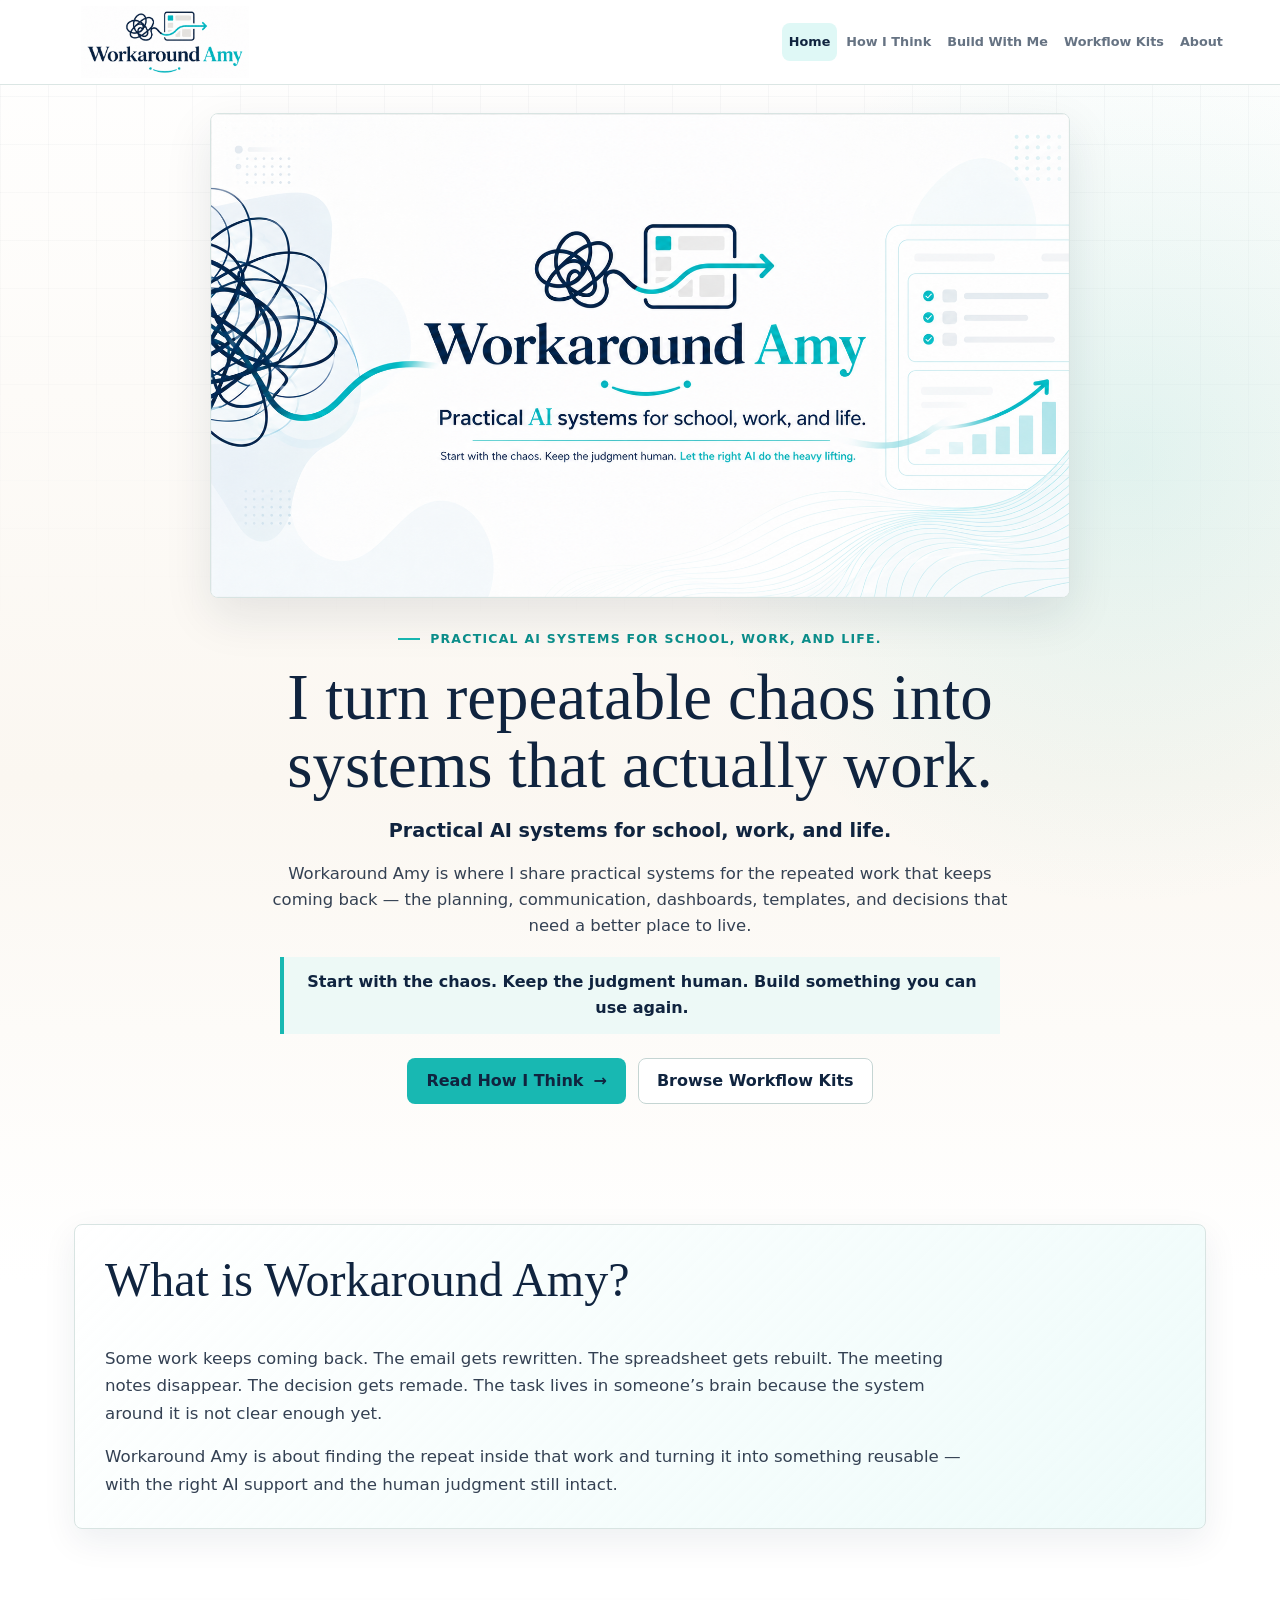
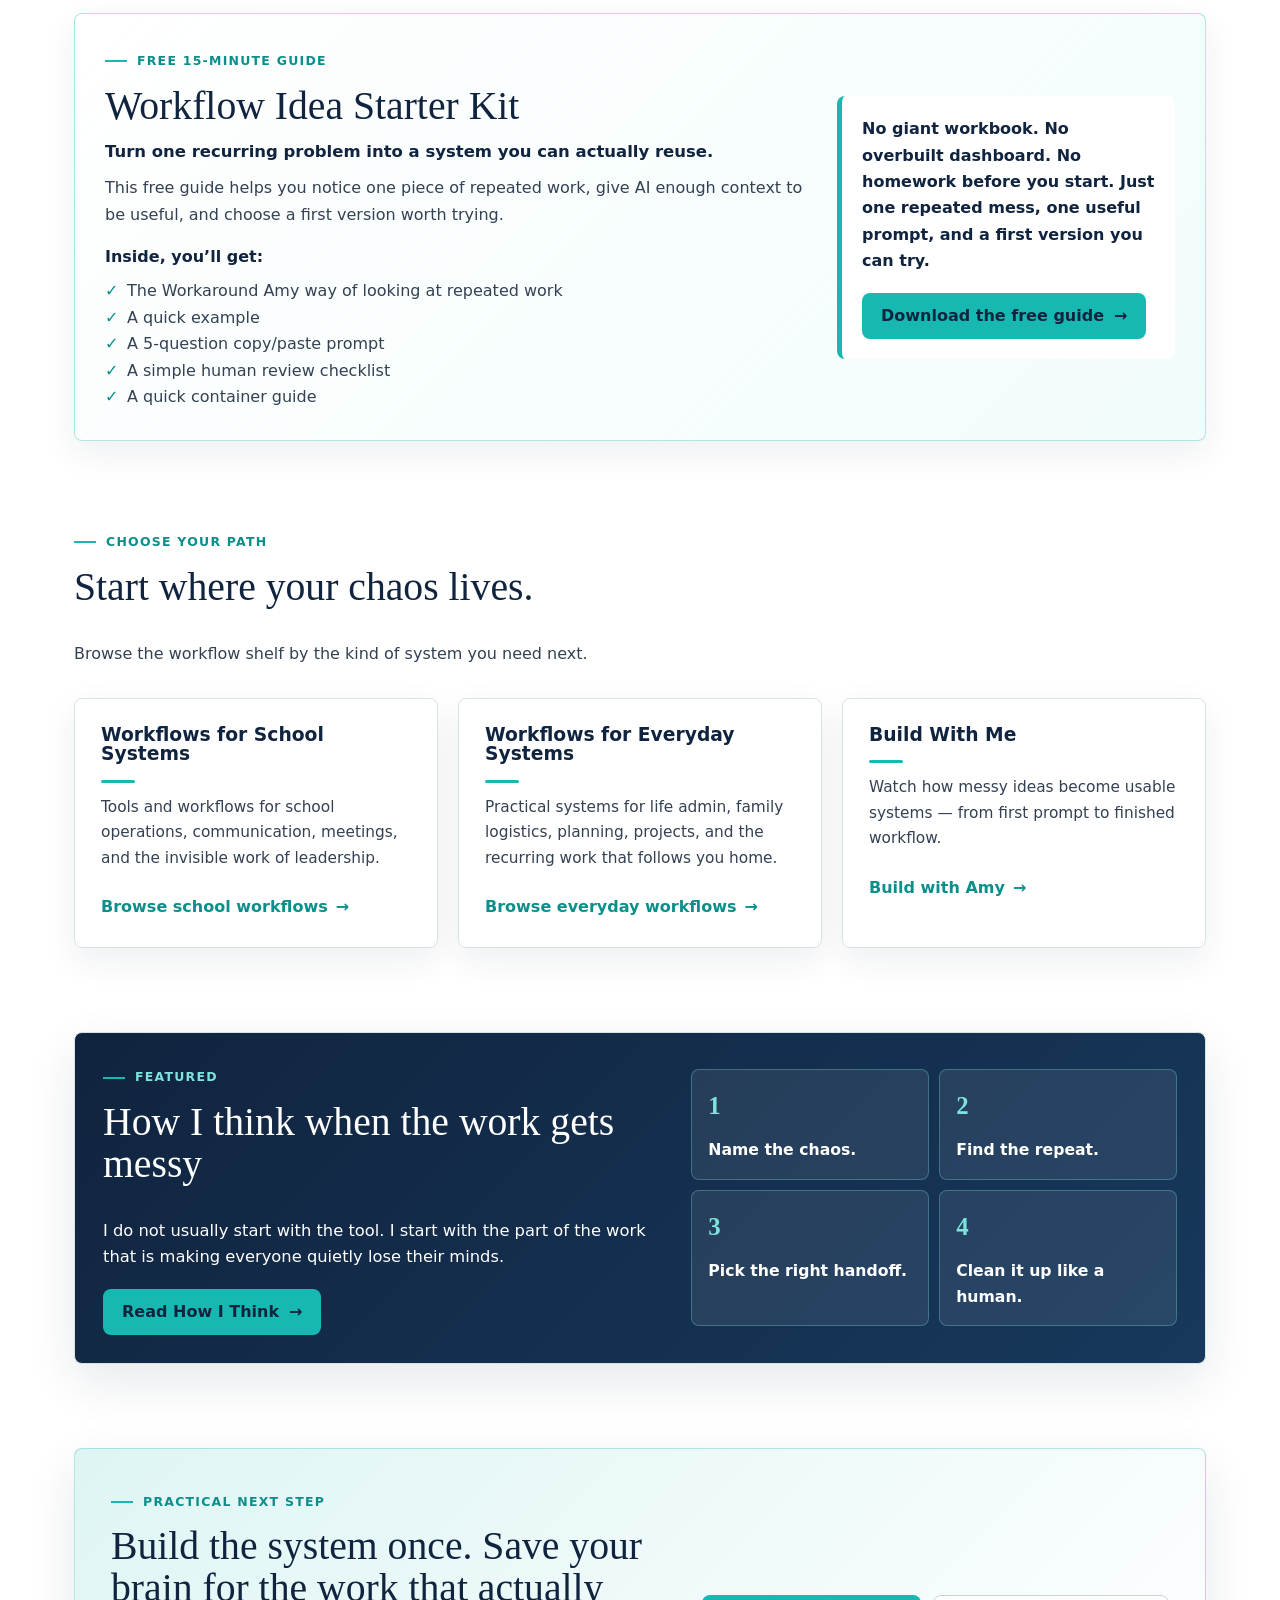
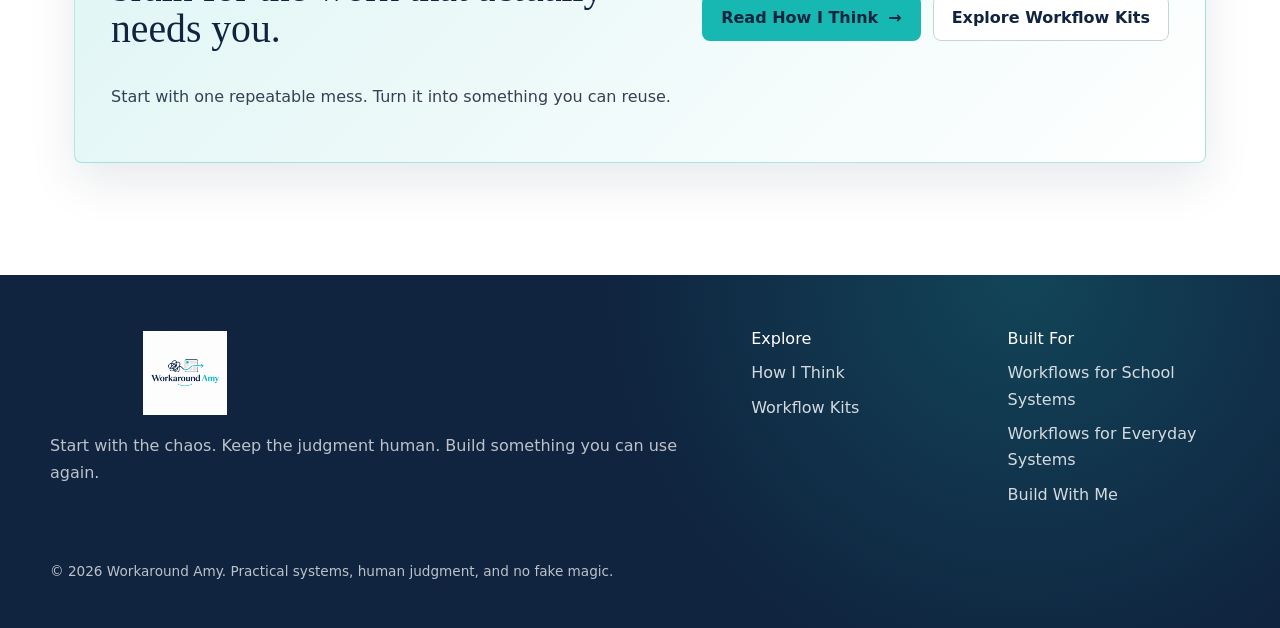
==== commit d5fa7da4: "revision of sections" ====
--- a/index.html
+++ b/index.html
@@ -4,7 +4,7 @@
     <meta charset="utf-8">
     <meta name="viewport" content="width=device-width, initial-scale=1">
     <title>Workaround Amy | Practical AI Systems for School, Work, and Life</title>
-    <meta name="description" content="Workaround Amy turns repeatable chaos into practical AI-supported systems for school leaders, everyday life, and proof-of-work portfolios.">
+    <meta name="description" content="Workaround Amy turns repeatable chaos into practical AI-supported workflows for school systems, everyday systems, and reusable work.">
     <meta property="og:title" content="Workaround Amy">
     <meta property="og:description" content="Practical AI systems for school, work, and life, with human judgment still in charge.">
     <meta property="og:type" content="website">
--- a/assets/css/styles.css
+++ b/assets/css/styles.css
@@ -82,7 +82,7 @@
 }
 
 section {
-  margin: 104px 0;
+  margin: 84px 0;
 }
 
 h1,
@@ -103,13 +103,13 @@
 h1 {
   max-width: 890px;
   font-family: Georgia, "Times New Roman", serif;
-  font-size: clamp(3rem, 5.1vw, 5rem);
+  font-size: clamp(2.75rem, 4.2vw, 4.35rem);
   font-weight: 500;
 }
 
 h2 {
   font-family: Georgia, "Times New Roman", serif;
-  font-size: clamp(2.15rem, 3.9vw, 4rem);
+  font-size: clamp(2rem, 3.1vw, 3.25rem);
   font-weight: 500;
 }
 
@@ -153,7 +153,7 @@
   justify-content: space-between;
   gap: 16px;
   width: min(var(--max), calc(100% - 32px));
-  min-height: 78px;
+  min-height: 84px;
   margin: 0 auto;
 }
 
@@ -166,7 +166,7 @@
 
 .brand-logo {
   display: block;
-  width: clamp(170px, 20vw, 236px);
+  width: clamp(190px, 18vw, 250px);
   height: 72px;
   object-fit: contain;
   object-position: center;
@@ -181,10 +181,10 @@
 }
 
 .nav-links a {
-  padding: 9px 8px;
+  padding: 8px 7px;
   border-radius: var(--radius);
   color: var(--muted);
-  font-size: 0.84rem;
+  font-size: 0.8rem;
   font-weight: 760;
 }
 
@@ -247,19 +247,24 @@
 }
 
 .brand-hero {
-  grid-template-columns: minmax(0, 1.02fr) minmax(360px, 0.82fr);
-  gap: 44px;
-  align-items: center;
+  grid-template-columns: 1fr;
+  justify-items: center;
+  gap: 24px;
+  align-items: start;
   min-height: auto;
-  padding-top: 42px;
+  padding-top: 28px;
+  text-align: center;
 }
 
 .brand-hero::before {
-  right: 24%;
+  display: none;
 }
 
 .brand-hero h1 {
-  margin-bottom: 20px;
+  max-width: 820px;
+  margin-right: auto;
+  margin-bottom: 16px;
+  margin-left: auto;
 }
 
 .hero-banner {
@@ -279,12 +284,43 @@
   object-fit: cover;
 }
 
+.brand-hero .hero-banner {
+  width: min(860px, 100%);
+  max-width: 860px;
+}
+
+.hero-copy {
+  max-width: 860px;
+}
+
+.hero-copy .lede,
+.hero-copy .philosophy-line {
+  margin-right: auto;
+  margin-left: auto;
+}
+
+.hero-copy .button-row {
+  justify-content: center;
+}
+
+.mobile-home-copy {
+  display: none;
+}
+
 .lede,
 .large-copy {
   max-width: 750px;
   color: var(--body);
-  font-size: clamp(1.08rem, 1.55vw, 1.22rem);
+  font-size: clamp(1.03rem, 1.25vw, 1.14rem);
   line-height: 1.58;
+}
+
+.hero-subheadline {
+  max-width: 720px;
+  margin: 0 auto 14px;
+  color: var(--navy);
+  font-size: clamp(1.12rem, 1.5vw, 1.28rem);
+  font-weight: 900;
 }
 
 .hero-for {
@@ -297,7 +333,7 @@
 .philosophy-line {
   max-width: 720px;
   margin-top: 18px;
-  padding: 14px 16px;
+  padding: 12px 15px;
   border-left: 4px solid var(--teal);
   color: var(--navy);
   background: rgba(223, 248, 246, 0.52);
@@ -373,6 +409,18 @@
 
 .button.secondary:hover {
   border-color: var(--teal);
+}
+
+.disabled-button,
+.disabled-button:hover,
+.button:disabled,
+.button:disabled:hover {
+  cursor: default;
+  color: var(--muted);
+  background: var(--navy-soft);
+  border-color: var(--line);
+  box-shadow: none;
+  transform: none;
 }
 
 .button.small {
@@ -495,6 +543,89 @@
   font-weight: 900;
 }
 
+.amy-way-system {
+  display: grid;
+  grid-template-columns: minmax(0, 0.82fr) minmax(300px, 0.72fr);
+  gap: 24px;
+  align-items: center;
+}
+
+.amy-way-system .section-heading {
+  margin-bottom: 0;
+}
+
+.amy-way-system .flow-diagram {
+  padding: 12px;
+}
+
+.amy-way-system .flow-diagram svg {
+  max-height: 118px;
+}
+
+.amy-way-system .flow-labels {
+  gap: 6px;
+  margin-top: 6px;
+}
+
+.amy-way-system .flow-labels span {
+  min-height: 28px;
+  padding: 5px 7px;
+  font-size: 0.68rem;
+}
+
+.amy-way-system .step-list,
+.amy-way-system .amy-note {
+  grid-column: 1 / -1;
+}
+
+.amy-way-system .step-list {
+  margin-top: 2px;
+}
+
+.amy-way-system .step-list li {
+  min-height: 112px;
+  padding: 12px;
+  font-size: 0.94rem;
+}
+
+.amy-way-system .step-list span {
+  margin-bottom: 8px;
+  font-size: 1.42rem;
+}
+
+.amy-way-system .step-list small {
+  margin-top: 8px;
+  font-size: 0.82rem;
+  line-height: 1.34;
+}
+
+.tool-stack-section .card-grid {
+  gap: 16px;
+}
+
+.tool-stack-section .tool-card {
+  padding: 18px;
+}
+
+.tool-stack-section .tool-card p {
+  margin-bottom: 8px;
+  font-size: 0.9rem;
+  line-height: 1.42;
+}
+
+.tool-stack-section .tool-card h3 {
+  margin-bottom: 8px;
+}
+
+.tool-stack-section .tool-card .card-topline {
+  margin-bottom: 10px;
+}
+
+.tool-stack-section .tool-card .judgment-note {
+  margin-top: auto;
+  margin-bottom: 0;
+}
+
 .system-node,
 .system-grid span {
   position: relative;
@@ -569,8 +700,8 @@
 
 .amy-note {
   position: relative;
-  margin-top: 20px;
-  padding: 18px 20px 18px 22px;
+  margin-top: 4px;
+  padding: 15px 18px 15px 20px;
   border: 1px solid rgba(24, 184, 178, 0.34);
   border-left: 5px solid var(--teal);
   border-radius: var(--radius);
@@ -607,7 +738,7 @@
   margin-bottom: 0;
   color: var(--navy);
   font-family: Georgia, "Times New Roman", serif;
-  font-size: 1.16rem;
+  font-size: 1.04rem;
   line-height: 1.35;
 }
 
@@ -641,7 +772,7 @@
 }
 
 .page-intro h1 {
-  font-size: clamp(3rem, 5.1vw, 5.35rem);
+  font-size: clamp(2.75rem, 4.2vw, 4.55rem);
 }
 
 .card-grid {
@@ -756,7 +887,8 @@
 }
 
 .system-studio {
-  padding: 34px;
+  display: block;
+  padding: 30px;
   border: 1px solid var(--line);
   border-radius: var(--radius);
   background:
@@ -765,18 +897,41 @@
   box-shadow: var(--shadow-card);
 }
 
+.system-studio .section-heading {
+  max-width: 760px;
+  margin-bottom: 22px;
+}
+
+.about-home-copy {
+  display: grid;
+  gap: 16px;
+  max-width: 880px;
+}
+
+.about-home-copy p {
+  margin: 0;
+  color: var(--body);
+  font-size: 1.04rem;
+}
+
 .stacked-points {
   display: grid;
-  gap: 14px;
+  grid-template-columns: repeat(3, minmax(0, 1fr));
+  gap: 12px;
+  align-items: stretch;
 }
 
 .stacked-points p,
 .large-copy {
-  padding: 22px;
+  padding: 18px;
   border-left: 4px solid var(--teal);
   background: var(--white);
   border-radius: var(--radius);
   box-shadow: 0 8px 24px rgba(16, 36, 63, 0.055);
+}
+
+.stacked-points .amy-note {
+  grid-column: 1 / -1;
 }
 
 .feature-row {
@@ -793,10 +948,10 @@
 
 .amy-way-preview {
   display: grid;
-  grid-template-columns: minmax(0, 0.82fr) minmax(360px, 1fr);
-  gap: 34px;
+  grid-template-columns: minmax(0, 0.9fr) minmax(300px, 0.78fr);
+  gap: 28px;
   align-items: center;
-  padding: 34px;
+  padding: 28px;
   border: 1px solid var(--line);
   border-radius: var(--radius);
   background:
@@ -814,32 +969,44 @@
   color: var(--aqua);
 }
 
+.amy-way-preview .section-heading {
+  margin-bottom: 16px;
+}
+
+.amy-way-copy {
+  max-width: 620px;
+  margin-bottom: 20px;
+  color: rgba(255, 255, 255, 0.86);
+  font-size: 1.02rem;
+  line-height: 1.55;
+}
+
 .home-step-list {
   display: grid;
   grid-template-columns: repeat(2, minmax(0, 1fr));
-  gap: 12px;
+  gap: 10px;
   margin: 0;
   padding: 0;
   list-style: none;
 }
 
 .home-step-list li {
-  min-height: 132px;
-  padding: 20px;
+  min-height: 92px;
+  padding: 16px;
   border: 1px solid rgba(125, 227, 220, 0.3);
   border-radius: var(--radius);
   color: var(--white);
   background: rgba(255, 255, 255, 0.08);
-  font-size: 1.02rem;
+  font-size: 0.98rem;
   font-weight: 900;
 }
 
 .home-step-list span {
   display: block;
-  margin-bottom: 18px;
+  margin-bottom: 10px;
   color: var(--aqua);
   font-family: Georgia, "Times New Roman", serif;
-  font-size: 2rem;
+  font-size: 1.55rem;
 }
 
 .compact-card {
@@ -851,6 +1018,14 @@
 .compact-card .button {
   width: fit-content;
   margin-top: auto;
+}
+
+.home-proof-card {
+  min-height: auto;
+}
+
+.section-action {
+  margin-top: 22px;
 }
 
 .card-topline {
@@ -891,7 +1066,10 @@
 
 .status.published,
 .status.free,
+.status.free-resource,
 .status.free-starter,
+.status.free-15-minute-guide,
+.status.product-ladder,
 .status.watch {
   color: var(--navy);
   background: var(--teal-soft);
@@ -971,9 +1149,31 @@
   border-top: 1px solid var(--line);
 }
 
+.kit-action-buttons {
+  display: flex;
+  gap: 10px;
+  flex-wrap: wrap;
+  justify-content: flex-end;
+}
+
 .kit-card {
   display: flex;
   flex-direction: column;
+}
+
+.kit-card-image {
+  margin: 0 0 16px;
+  overflow: hidden;
+  border: 1px solid rgba(16, 36, 63, 0.12);
+  border-radius: var(--radius);
+  background: var(--navy);
+}
+
+.kit-card-image img {
+  display: block;
+  width: 100%;
+  aspect-ratio: 3 / 2;
+  object-fit: cover;
 }
 
 .kit-card .card-actions {
@@ -1142,6 +1342,53 @@
   margin-bottom: 0;
 }
 
+.freebie-callout {
+  display: grid;
+  grid-template-columns: minmax(0, 1fr) minmax(280px, 0.48fr);
+  gap: 28px;
+  align-items: center;
+  padding: 30px;
+  border: 1px solid rgba(24, 184, 178, 0.34);
+  border-radius: var(--radius);
+  background:
+    linear-gradient(135deg, rgba(255, 255, 255, 0.96), rgba(223, 248, 246, 0.42)),
+    var(--white);
+  box-shadow: var(--shadow-card);
+}
+
+.freebie-callout h2 {
+  margin-bottom: 12px;
+}
+
+.freebie-callout .lede {
+  margin-bottom: 10px;
+  color: var(--navy);
+  font-weight: 850;
+}
+
+.freebie-callout .check-list {
+  margin-top: 8px;
+}
+
+.freebie-list-label {
+  margin: 14px 0 0;
+  color: var(--navy);
+  font-weight: 900;
+}
+
+.freebie-action {
+  padding: 20px;
+  border-left: 5px solid var(--teal);
+  border-radius: var(--radius);
+  background: var(--white);
+}
+
+.freebie-action p {
+  margin-bottom: 18px;
+  color: var(--navy);
+  font-weight: 760;
+}
+
 .proof-signal {
   display: grid;
   grid-template-columns: 0.8fr 1.2fr;
@@ -1186,7 +1433,6 @@
   color: rgba(255, 255, 255, 0.84);
 }
 
-.signup-panel,
 .cta-band {
   display: grid;
   grid-template-columns: 1fr auto;
@@ -1206,42 +1452,8 @@
   border-color: rgba(24, 184, 178, 0.32);
 }
 
-.signup-panel h2,
 .cta-band h2 {
   max-width: 790px;
-}
-
-.signup-form {
-  min-width: min(420px, 100%);
-}
-
-.signup-form label {
-  display: block;
-  margin-bottom: 8px;
-  color: var(--navy);
-  font-weight: 900;
-}
-
-.signup-form div {
-  display: flex;
-  gap: 10px;
-}
-
-.signup-form input {
-  width: 100%;
-  min-height: 46px;
-  padding: 0 14px;
-  border: 1px solid var(--line-strong);
-  border-radius: var(--radius);
-  background: rgba(255, 255, 255, 0.82);
-  color: var(--muted);
-  font: inherit;
-}
-
-.signup-form button:disabled,
-.signup-form input:disabled {
-  cursor: not-allowed;
-  opacity: 0.78;
 }
 
 .story-section,
@@ -1256,8 +1468,19 @@
 }
 
 .about-intro {
-  display: block;
+  position: relative;
+  display: grid;
+  grid-template-columns: minmax(260px, 0.42fr) minmax(0, 1fr);
+  gap: 34px;
+  align-items: start;
   margin-top: 50px;
+  padding: 30px;
+  border: 1px solid var(--line);
+  border-radius: var(--radius);
+  background:
+    linear-gradient(135deg, rgba(255, 255, 255, 0.95), rgba(223, 248, 246, 0.34)),
+    var(--paper);
+  box-shadow: var(--shadow-card);
 }
 
 .origin-section {
@@ -1286,7 +1509,16 @@
 }
 
 .about-intro .about-copy {
-  max-width: 920px;
+  max-width: 760px;
+}
+
+.about-intro .lede {
+  max-width: 700px;
+  margin-bottom: 18px;
+  color: var(--navy);
+  font-family: Georgia, "Times New Roman", serif;
+  font-size: clamp(1.6rem, 2.1vw, 2.25rem);
+  line-height: 1.15;
 }
 
 .about-copy p:last-child,
@@ -1301,10 +1533,9 @@
 
 .profile-card {
   position: relative;
-  float: left;
-  width: min(188px, 38vw);
-  margin: 4px 24px 14px 0;
-  padding: 9px;
+  width: min(100%, 340px);
+  margin: 0;
+  padding: 14px;
   overflow: hidden;
   border: 1px solid var(--line);
   border-radius: var(--radius);
@@ -1314,30 +1545,19 @@
   box-shadow: var(--shadow-card);
 }
 
-.profile-card::before {
-  position: absolute;
-  top: 10px;
-  right: 10px;
-  z-index: 1;
-  color: var(--teal-deep);
-  content: "~>";
-  font-size: 1rem;
-  font-weight: 950;
-}
-
 .profile-image-wrap {
   position: relative;
   overflow: hidden;
-  border: 5px solid var(--white);
+  border: 7px solid var(--white);
   border-radius: var(--radius);
   background: var(--navy);
-  box-shadow: 0 10px 24px rgba(16, 36, 63, 0.12);
+  box-shadow: 0 14px 34px rgba(16, 36, 63, 0.14);
 }
 
 .profile-image-wrap::after {
   position: absolute;
   inset: auto 0 0;
-  height: 4px;
+  height: 6px;
   content: "";
   background: linear-gradient(90deg, var(--navy), var(--teal));
 }
@@ -1345,9 +1565,10 @@
 .profile-card img {
   display: block;
   width: 100%;
-  aspect-ratio: 4 / 4.7;
-  object-fit: cover;
+  aspect-ratio: 4 / 4.95;
+  object-fit: contain;
   object-position: center top;
+  background: var(--white);
 }
 
 .profile-card figcaption {
@@ -1392,7 +1613,7 @@
 .human-lines,
 .mess-list {
   display: grid;
-  gap: 10px;
+  gap: 12px;
   margin: 22px 0;
 }
 
@@ -1402,12 +1623,28 @@
 
 .human-lines span,
 .mess-list span {
-  padding: 13px 15px;
+  position: relative;
+  padding: 15px 16px 15px 42px;
   border: 1px solid var(--line);
   border-radius: var(--radius);
-  background: rgba(255, 255, 255, 0.78);
+  background:
+    linear-gradient(180deg, rgba(255, 255, 255, 0.96), rgba(238, 245, 244, 0.48)),
+    var(--white);
   color: var(--navy);
   font-weight: 850;
+  box-shadow: 0 8px 22px rgba(16, 36, 63, 0.045);
+}
+
+.human-lines span::before {
+  position: absolute;
+  top: 18px;
+  left: 16px;
+  width: 10px;
+  height: 10px;
+  content: "";
+  border-radius: 999px;
+  background: var(--teal);
+  box-shadow: 0 0 0 5px rgba(24, 184, 178, 0.12);
 }
 
 .mess-list {
@@ -1489,15 +1726,265 @@
   font-size: 0.85rem;
 }
 
+.ladder-hero {
+  display: grid;
+  grid-template-columns: minmax(0, 0.86fr) minmax(420px, 0.92fr);
+  gap: 34px;
+  align-items: center;
+  min-height: calc(100vh - 160px);
+  margin-top: 0;
+  padding: 58px 0 28px;
+}
+
+.ladder-hero h1 {
+  max-width: 840px;
+  margin-bottom: 18px;
+}
+
+.ladder-hero-copy .lede {
+  max-width: 760px;
+}
+
+.ladder-hero-visual {
+  display: grid;
+  gap: 14px;
+  min-width: 0;
+}
+
+.product-preview {
+  margin: 0;
+  overflow: hidden;
+  border: 1px solid rgba(16, 36, 63, 0.16);
+  border-radius: var(--radius);
+  background: var(--navy);
+  box-shadow: var(--shadow-soft);
+}
+
+.product-preview img {
+  display: block;
+  width: 100%;
+  aspect-ratio: 3 / 2;
+  object-fit: cover;
+}
+
+.ladder-hero-panel {
+  display: flex;
+  gap: 8px;
+  flex-wrap: wrap;
+  padding: 14px;
+  border: 1px solid var(--line);
+  border-radius: var(--radius);
+  background: rgba(255, 255, 255, 0.94);
+  box-shadow: var(--shadow-soft);
+}
+
+.ladder-hero-panel span {
+  position: relative;
+  min-height: 42px;
+  padding: 10px 12px 10px 34px;
+  border: 1px solid rgba(24, 184, 178, 0.28);
+  border-radius: var(--radius);
+  background: var(--teal-soft);
+  color: var(--navy);
+  font-size: 0.88rem;
+  font-weight: 900;
+}
+
+.ladder-hero-panel span::before {
+  position: absolute;
+  left: 12px;
+  color: var(--teal-deep);
+  content: "✓";
+}
+
+.product-ladder {
+  display: grid;
+  grid-template-columns: minmax(0, 0.9fr) minmax(0, 1.1fr);
+  gap: 22px;
+  align-items: stretch;
+}
+
+.product-card,
+.important-note,
+.problem-band {
+  position: relative;
+  padding: 30px;
+  overflow: hidden;
+  border: 1px solid var(--line);
+  border-radius: var(--radius);
+  background: rgba(255, 255, 255, 0.94);
+  box-shadow: var(--shadow-card);
+}
+
+.product-card {
+  display: flex;
+  flex-direction: column;
+}
+
+.product-card::before {
+  position: absolute;
+  top: 0;
+  left: 0;
+  width: 100%;
+  height: 5px;
+  content: "";
+  background: var(--teal);
+}
+
+.paid-product::before {
+  background: linear-gradient(90deg, var(--navy), var(--teal));
+}
+
+.product-card h2 {
+  font-size: clamp(1.85rem, 2.4vw, 2.55rem);
+}
+
+.product-card h3 {
+  margin-top: 8px;
+  margin-bottom: 0;
+}
+
+.product-card .button {
+  width: fit-content;
+  margin-top: auto;
+}
+
+.product-card .check-list {
+  margin-bottom: 24px;
+}
+
+.product-price {
+  display: flex;
+  gap: 10px;
+  flex-wrap: wrap;
+  align-items: baseline;
+  margin: 6px 0 18px;
+}
+
+.product-price strong {
+  color: var(--navy);
+  font-size: 1.22rem;
+}
+
+.product-price span {
+  color: var(--muted);
+  font-size: 0.94rem;
+  font-weight: 800;
+}
+
+.deliverables-note {
+  padding: 14px 16px;
+  border: 1px solid rgba(24, 184, 178, 0.28);
+  border-radius: var(--radius);
+  background: var(--teal-soft);
+}
+
+.problem-band {
+  border-left: 7px solid var(--teal);
+}
+
+.problem-band .section-heading {
+  margin-bottom: 0;
+}
+
+.ladder-steps {
+  display: grid;
+  grid-template-columns: repeat(3, minmax(0, 1fr));
+  gap: 14px;
+  margin: 0;
+  padding: 0;
+  list-style: none;
+}
+
+.ladder-steps li {
+  min-height: 132px;
+  padding: 20px;
+  border: 1px solid var(--line);
+  border-radius: var(--radius);
+  background: var(--white);
+  box-shadow: var(--shadow-card);
+}
+
+.ladder-steps span {
+  display: block;
+  margin-bottom: 18px;
+  color: var(--teal-deep);
+  font-family: Georgia, "Times New Roman", serif;
+  font-size: 2rem;
+}
+
+.ladder-steps strong {
+  display: block;
+  color: var(--navy);
+  line-height: 1.25;
+}
+
+.important-note {
+  border-left: 7px solid var(--navy);
+  background:
+    linear-gradient(135deg, rgba(232, 238, 244, 0.72), rgba(255, 255, 255, 0.94)),
+    var(--white);
+}
+
+.important-note h2 {
+  font-family: inherit;
+  font-size: 1.28rem;
+}
+
+.important-note p {
+  max-width: 900px;
+  margin-bottom: 0;
+  color: var(--navy);
+  font-weight: 760;
+}
+
+.faq-list {
+  display: grid;
+  gap: 12px;
+}
+
+.faq-list details {
+  border: 1px solid var(--line);
+  border-radius: var(--radius);
+  background: var(--white);
+  box-shadow: 0 8px 22px rgba(16, 36, 63, 0.05);
+}
+
+.faq-list summary {
+  cursor: pointer;
+  padding: 17px 18px;
+  color: var(--navy);
+  font-weight: 900;
+}
+
+.faq-list p {
+  margin: 0;
+  padding: 0 18px 18px;
+}
+
+.ladder-final-cta h2 {
+  margin-bottom: 0;
+}
+
 @media (max-width: 1120px) {
   .brand-logo {
-    width: 172px;
-    height: 64px;
+    width: 194px;
+    height: 60px;
   }
 
   .nav-links a {
     font-size: 0.78rem;
     padding-inline: 7px;
+  }
+}
+
+@media (min-width: 1280px) {
+  .brand-hero h1 {
+    font-size: 4.05rem;
+  }
+
+  .system-studio h2 {
+    font-size: 3rem;
   }
 }
 
@@ -1506,23 +1993,28 @@
   .brand-hero,
   .split-section,
   .amy-way-preview,
-  .signup-panel,
+  .amy-way-system,
+  .freebie-callout,
   .cta-band,
   .story-section,
   .about-intro,
   .origin-section,
   .belief-section,
   .why-section,
-  .proof-signal {
+  .proof-signal,
+  .ladder-hero,
+  .product-ladder {
     grid-template-columns: 1fr;
   }
 
   .profile-card {
+    width: min(100%, 360px);
     max-width: 520px;
   }
 
   .human-lines,
-  .mess-list {
+  .mess-list,
+  .stacked-points {
     grid-template-columns: repeat(2, minmax(0, 1fr));
   }
 
@@ -1539,8 +2031,13 @@
 
   .step-list,
   .home-step-list,
-  .handoff-flow {
+  .handoff-flow,
+  .ladder-steps {
     grid-template-columns: repeat(2, minmax(0, 1fr));
+  }
+
+  .amy-way-system .step-list {
+    grid-template-columns: repeat(5, minmax(0, 1fr));
   }
 }
 
@@ -1551,7 +2048,7 @@
   }
 
   section {
-    margin: 72px 0;
+    margin: 52px 0;
   }
 
   .nav-shell {
@@ -1584,9 +2081,11 @@
   }
 
   .hero,
-  .brand-hero {
-    gap: 34px;
-    padding-top: 50px;
+  .brand-hero,
+  .ladder-hero {
+    gap: 22px;
+    padding-top: 28px;
+    padding-bottom: 10px;
   }
 
   .hero::before,
@@ -1603,7 +2102,8 @@
   .card-grid,
   .card-grid.three,
   .feature-row,
-  .footer-grid {
+  .footer-grid,
+  .ladder-steps {
     grid-template-columns: 1fr;
   }
 
@@ -1612,6 +2112,137 @@
     min-height: auto;
   }
 
+  .mobile-home-hidden,
+  .brand-hero .eyebrow,
+  .brand-hero .desktop-home-copy,
+  .brand-hero .philosophy-line,
+  .system-studio .desktop-home-copy,
+  .cta-band .eyebrow,
+  .cta-band p:not(.eyebrow) {
+    display: none;
+  }
+
+  .mobile-home-copy {
+    display: block;
+  }
+
+  .brand-hero {
+    margin-bottom: 38px;
+  }
+
+  .brand-hero .hero-banner {
+    width: min(100%, 560px);
+  }
+
+  .brand-hero h1 {
+    margin-bottom: 12px;
+    font-size: clamp(2.25rem, 10vw, 3.05rem);
+  }
+
+  .hero-subheadline {
+    margin-bottom: 10px;
+    font-size: 1.06rem;
+  }
+
+  .brand-hero .lede {
+    margin-bottom: 0;
+    font-size: 0.98rem;
+    line-height: 1.48;
+  }
+
+  .brand-hero .button-row {
+    margin-top: 18px;
+  }
+
+  .ladder-hero {
+    min-height: auto;
+  }
+
+  .ladder-hero h1 {
+    font-size: clamp(2.35rem, 10vw, 3.2rem);
+  }
+
+  .ladder-hero-panel {
+    padding: 18px;
+  }
+
+  .system-studio {
+    margin-top: 0;
+  }
+
+  .system-studio .section-heading,
+  .three-paths .section-heading {
+    margin-bottom: 16px;
+  }
+
+  .system-studio h2,
+  .three-paths h2,
+  .cta-band h2 {
+    font-size: 1.85rem;
+  }
+
+  .about-home-copy {
+    gap: 0;
+  }
+
+  .about-home-copy p {
+    font-size: 0.98rem;
+    line-height: 1.52;
+  }
+
+  .three-paths .section-heading p:not(.eyebrow) {
+    display: none;
+  }
+
+  .pathway-card {
+    padding: 18px;
+  }
+
+  .pathway-card h3 {
+    margin-bottom: 8px;
+  }
+
+  .pathway-card h3::after {
+    margin-top: 10px;
+  }
+
+  .pathway-card p {
+    margin-bottom: 0;
+    font-size: 0.94rem;
+    line-height: 1.45;
+  }
+
+  .pathway-card .text-link {
+    margin-top: 14px;
+  }
+
+  .cta-band {
+    gap: 18px;
+  }
+
+  .cta-band p:not(.eyebrow) {
+    margin-bottom: 0;
+  }
+
+  .freebie-callout {
+    gap: 18px;
+  }
+
+  .freebie-callout h2 {
+    font-size: 1.85rem;
+  }
+
+  .freebie-callout .lede,
+  .freebie-callout p,
+  .freebie-callout .check-list li {
+    font-size: 0.94rem;
+    line-height: 1.42;
+  }
+
+  .freebie-action {
+    padding: 16px;
+  }
+
   .kit-card:nth-child(3n + 2) {
     transform: none;
   }
@@ -1620,14 +2251,67 @@
     grid-template-columns: 1fr;
   }
 
+  .amy-way-system {
+    gap: 18px;
+  }
+
+  .amy-way-system .flow-diagram {
+    padding: 10px;
+  }
+
+  .amy-way-system .flow-diagram svg {
+    max-height: 96px;
+  }
+
+  .amy-way-system .flow-labels {
+    grid-template-columns: repeat(3, minmax(0, 1fr));
+  }
+
+  .amy-way-system .flow-labels span {
+    min-height: 24px;
+    padding: 4px 5px;
+    font-size: 0.62rem;
+    line-height: 1.15;
+  }
+
+  .amy-way-system .step-list {
+    grid-template-columns: 1fr;
+    gap: 10px;
+  }
+
+  .amy-way-system .step-list li {
+    min-height: auto;
+    padding: 14px;
+  }
+
+  .amy-way-system .step-list span {
+    margin-bottom: 8px;
+    font-size: 1.5rem;
+  }
+
+  .amy-way-system .step-list small {
+    margin-top: 6px;
+  }
+
   .footer-grid {
     gap: 22px;
   }
 
-  .signup-form div,
   .card-actions {
     align-items: stretch;
     flex-direction: column;
+  }
+
+  .kit-action-buttons {
+    justify-content: stretch;
+  }
+
+  .kit-action-buttons .button {
+    width: 100%;
+  }
+
+  .about-intro {
+    padding: 24px;
   }
 }
 
@@ -1642,8 +2326,16 @@
   }
 
   .brand-logo {
-    width: 150px;
-    height: 58px;
+    width: 160px;
+    height: 54px;
+  }
+
+  .about-intro {
+    padding: 20px;
+  }
+
+  .about-intro .profile-card {
+    width: min(100%, 300px);
   }
 
   .hero-system,
@@ -1654,14 +2346,40 @@
   .story-card,
   .values-panel,
   .responsible-use,
-  .signup-panel,
   .cta-band,
   .pull-quote,
   .system-studio,
   .shop-shelf,
+  .freebie-callout,
   .proof-signal,
-  .handoff-section {
+  .handoff-section,
+  .product-card,
+  .important-note,
+  .problem-band,
+  .ladder-hero-panel {
     padding: 20px;
+  }
+
+  .brand-hero {
+    gap: 18px;
+    padding-top: 20px;
+  }
+
+  .brand-hero .hero-banner img {
+    aspect-ratio: 1672 / 880;
+  }
+
+  .brand-hero .button-row,
+  .cta-band .button-row {
+    width: 100%;
+  }
+
+  .brand-hero .button,
+  .freebie-action .button,
+  .cta-band .button,
+  .ladder-hero .button,
+  .product-card .button {
+    width: 100%;
   }
 
   .flow-diagram {
@@ -1675,8 +2393,15 @@
   .nav-links.is-open,
   .signal-list li,
   .human-lines,
-  .mess-list {
+  .mess-list,
+  .stacked-points,
+  .product-ladder,
+  .ladder-steps {
     grid-template-columns: 1fr;
+  }
+
+  .tool-stack-section .tool-card {
+    padding: 18px;
   }
 
   .handoff-flow span:not(:last-child)::after {
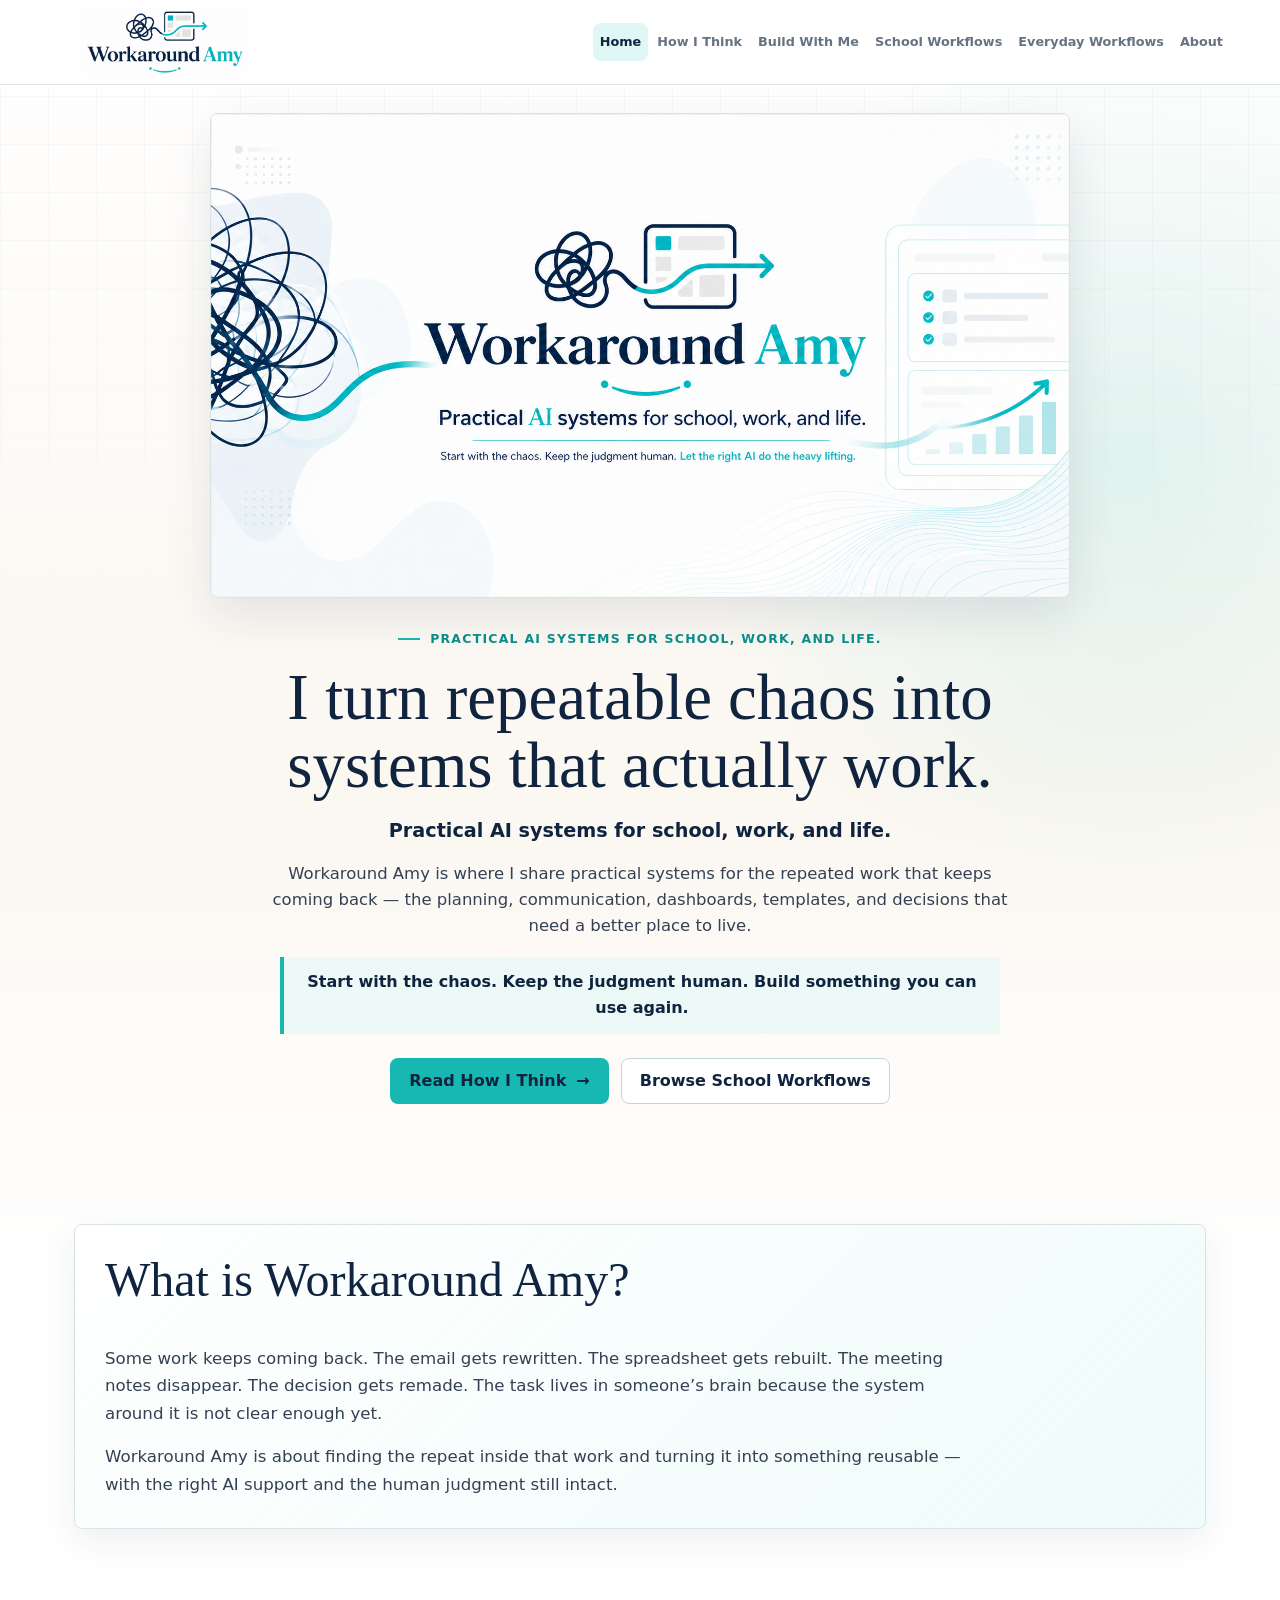
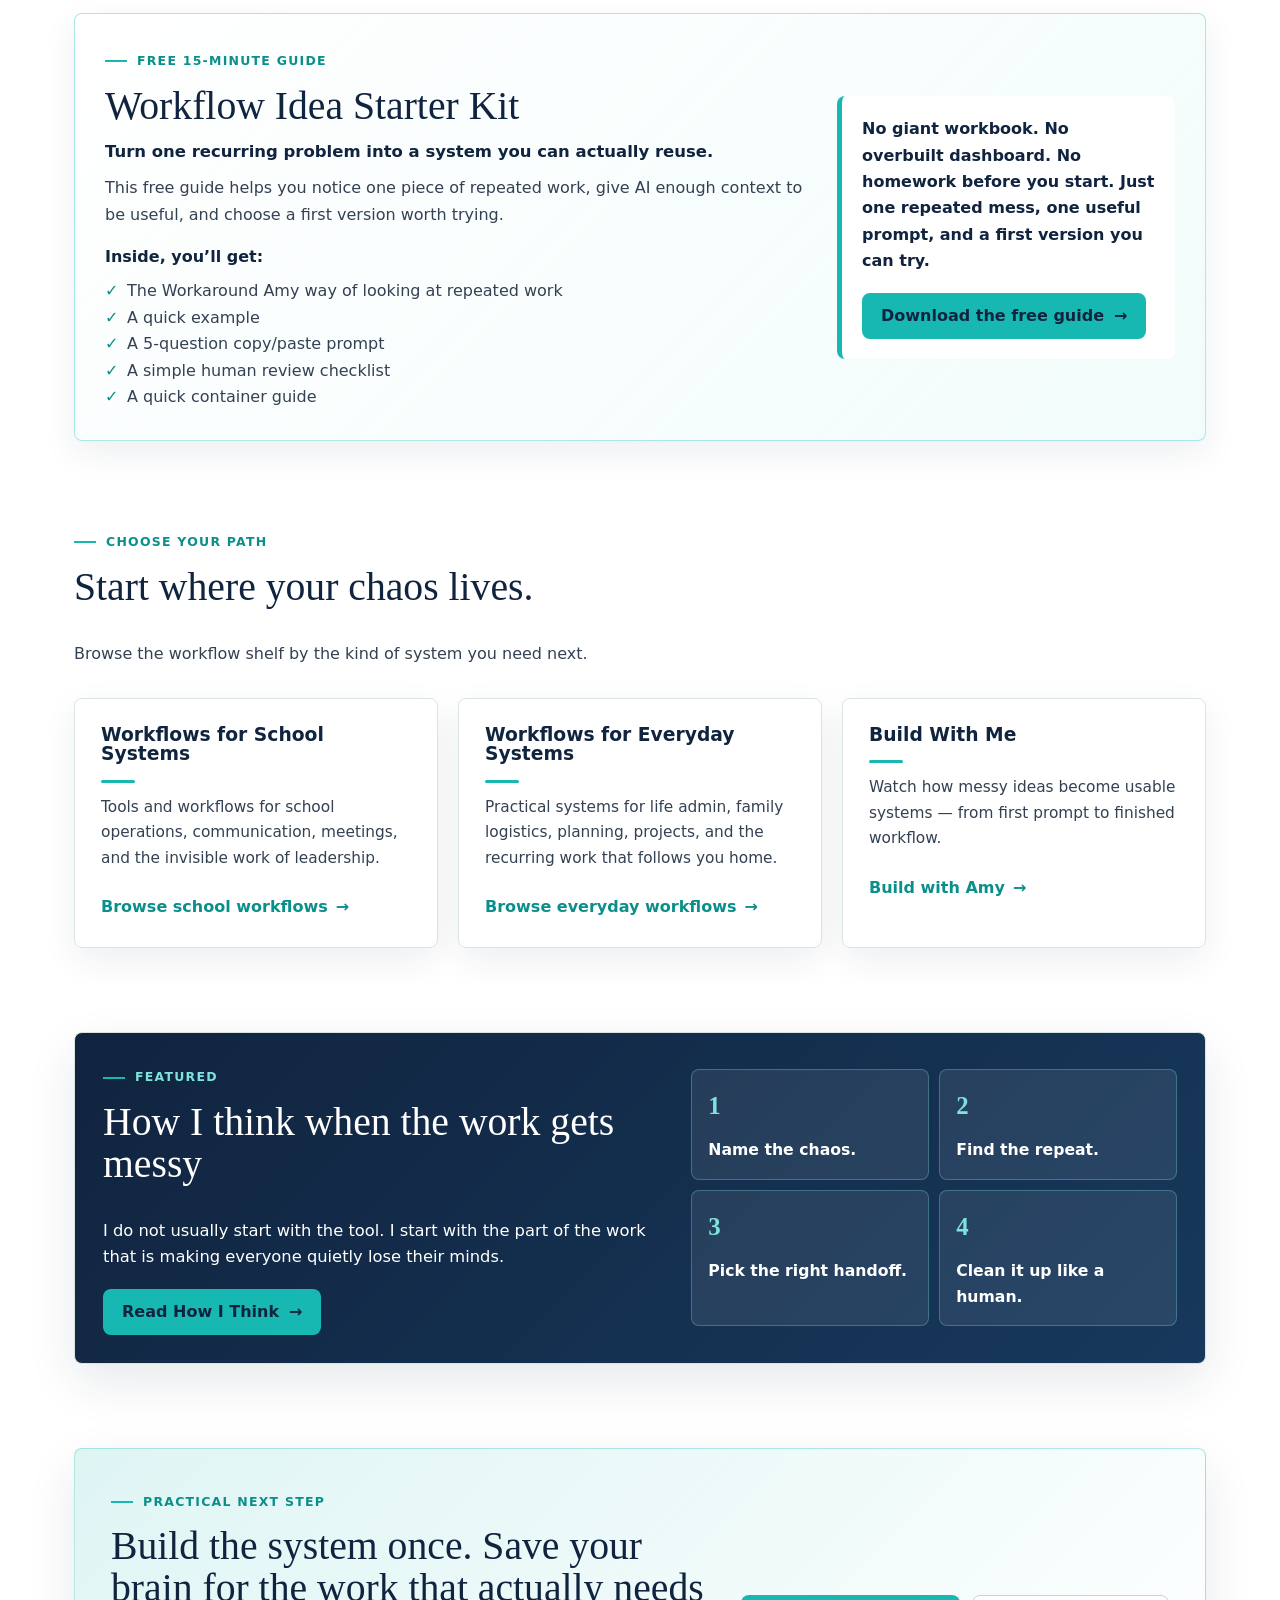
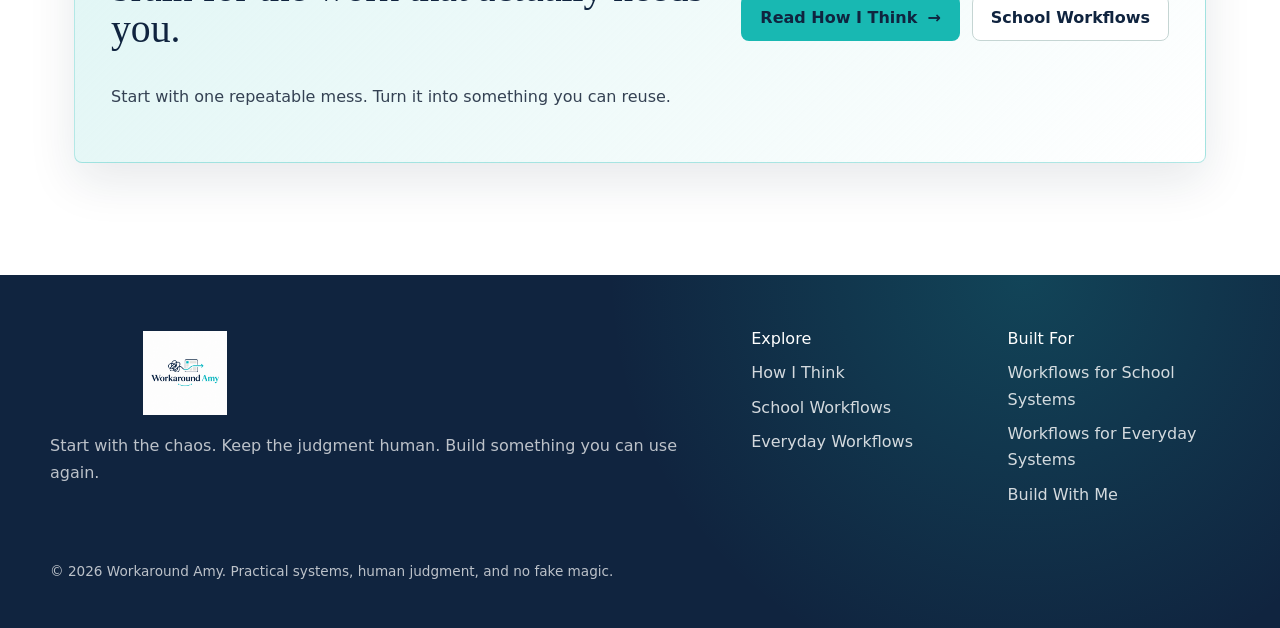
==== commit 29d1ee53: "fix" ====
--- a/index.html
+++ b/index.html
@@ -10,7 +10,7 @@
     <meta property="og:type" content="website">
     <meta property="og:url" content="https://workaroundamy.com/">
     <meta property="og:image" content="https://workaroundamy.com/og-placeholder.jpg">
-    <link rel="stylesheet" href="assets/css/styles.css">
+    <link rel="stylesheet" href="assets/css/styles.css?v=20260628">
   </head>
   <body data-page="home">
     <main id="main" data-page></main>
--- a/assets/css/styles.css
+++ b/assets/css/styles.css
@@ -785,6 +785,10 @@
   grid-template-columns: repeat(3, minmax(0, 1fr));
 }
 
+.card-grid.two {
+  grid-template-columns: repeat(2, minmax(0, 1fr));
+}
+
 .content-card,
 .pathway-card,
 .feature-card,
@@ -1166,14 +1170,14 @@
   overflow: hidden;
   border: 1px solid rgba(16, 36, 63, 0.12);
   border-radius: var(--radius);
-  background: var(--navy);
+  background: var(--white);
 }
 
 .kit-card-image img {
   display: block;
   width: 100%;
-  aspect-ratio: 3 / 2;
-  object-fit: cover;
+  aspect-ratio: 4 / 3;
+  object-fit: contain;
 }
 
 .kit-card .card-actions {
@@ -1340,6 +1344,158 @@
 
 .shop-shelf .section-heading {
   margin-bottom: 0;
+}
+
+.featured-ladder {
+  overflow: hidden;
+  padding: 30px;
+  border: 1px solid rgba(24, 184, 178, 0.28);
+  border-radius: var(--radius);
+  background:
+    linear-gradient(135deg, rgba(232, 238, 244, 0.62), rgba(223, 248, 246, 0.72)),
+    var(--white);
+  box-shadow: var(--shadow-card);
+}
+
+.featured-ladder .section-heading {
+  margin-bottom: 22px;
+}
+
+.featured-ladder-grid {
+  display: grid;
+  grid-template-columns: repeat(3, minmax(0, 1fr));
+  gap: 18px;
+}
+
+.featured-ladder-grid.single {
+  grid-template-columns: 1fr;
+}
+
+.featured-ladder-grid.two {
+  grid-template-columns: repeat(2, minmax(0, 1fr));
+}
+
+.ladder-preview-card {
+  min-height: 100%;
+  min-width: 0;
+}
+
+.ladder-product-images {
+  display: grid;
+  grid-template-columns: repeat(auto-fit, minmax(145px, 1fr));
+  gap: 12px;
+  margin-bottom: 20px;
+}
+
+.ladder-product-images figure {
+  margin: 0;
+  overflow: hidden;
+  border: 1px solid rgba(16, 36, 63, 0.14);
+  border-radius: var(--radius);
+  background: var(--white);
+  box-shadow: 0 10px 26px rgba(16, 36, 63, 0.08);
+}
+
+.ladder-product-images img {
+  display: block;
+  width: 100%;
+  aspect-ratio: 4 / 3;
+  object-fit: contain;
+}
+
+.ladder-product-sections {
+  display: grid;
+  grid-template-columns: repeat(3, minmax(0, 1fr));
+  gap: 16px;
+  margin-top: 8px;
+}
+
+.ladder-product-sections.two {
+  grid-template-columns: repeat(2, minmax(0, 1fr));
+}
+
+.ladder-product-section {
+  display: flex;
+  flex-direction: column;
+  min-width: 0;
+  padding: 16px;
+  border: 1px solid var(--line);
+  border-radius: var(--radius);
+  background: rgba(255, 255, 255, 0.88);
+}
+
+.ladder-product-section figure {
+  margin: 0 0 14px;
+  overflow: hidden;
+  border: 1px solid rgba(16, 36, 63, 0.14);
+  border-radius: var(--radius);
+  background: var(--white);
+}
+
+.ladder-product-section img {
+  display: block;
+  width: 100%;
+  aspect-ratio: 4 / 3;
+  object-fit: contain;
+}
+
+.ladder-product-section h4 {
+  margin: 0 0 10px;
+  color: var(--navy);
+  font-size: 1.02rem;
+  line-height: 1.15;
+}
+
+.ladder-product-section p {
+  font-size: 0.9rem;
+  line-height: 1.45;
+}
+
+.ladder-product-section .ladder-card-actions {
+  margin-top: 12px;
+}
+
+.ladder-card-intro {
+  max-width: 980px;
+  margin-bottom: 12px;
+}
+
+.ladder-card-intro h3 {
+  margin-top: 0;
+  margin-bottom: 12px;
+  overflow-wrap: anywhere;
+  font-size: clamp(1.9rem, 3vw, 3.05rem);
+  line-height: 1.04;
+}
+
+.ladder-preview-card p {
+  font-size: 0.96rem;
+}
+
+.ladder-card-intro p {
+  color: var(--navy);
+  font-size: 1.05rem;
+  font-weight: 760;
+  line-height: 1.5;
+}
+
+.ladder-card-actions {
+  display: flex;
+  gap: 10px;
+  flex-wrap: wrap;
+  margin-top: auto;
+  padding-top: 18px;
+  border-top: 1px solid var(--line);
+}
+
+.ladder-card-actions .button {
+  width: fit-content;
+  margin-top: 0;
+}
+
+.product-card .ladder-product-section .button,
+.product-card .ladder-card-actions .button {
+  margin-top: 0;
 }
 
 .freebie-callout {
@@ -1756,15 +1912,15 @@
   overflow: hidden;
   border: 1px solid rgba(16, 36, 63, 0.16);
   border-radius: var(--radius);
-  background: var(--navy);
+  background: var(--white);
   box-shadow: var(--shadow-soft);
 }
 
 .product-preview img {
   display: block;
   width: 100%;
-  aspect-ratio: 3 / 2;
-  object-fit: cover;
+  aspect-ratio: 4 / 3;
+  object-fit: contain;
 }
 
 .ladder-hero-panel {
@@ -2025,6 +2181,9 @@
 
   .card-grid,
   .card-grid.three,
+  .card-grid.two,
+  .featured-ladder-grid,
+  .ladder-product-sections,
   .feature-row {
     grid-template-columns: repeat(2, minmax(0, 1fr));
   }
@@ -2101,6 +2260,9 @@
 
   .card-grid,
   .card-grid.three,
+  .card-grid.two,
+  .featured-ladder-grid,
+  .ladder-product-sections,
   .feature-row,
   .footer-grid,
   .ladder-steps {
@@ -2350,6 +2512,7 @@
   .pull-quote,
   .system-studio,
   .shop-shelf,
+  .featured-ladder,
   .freebie-callout,
   .proof-signal,
   .handoff-section,
